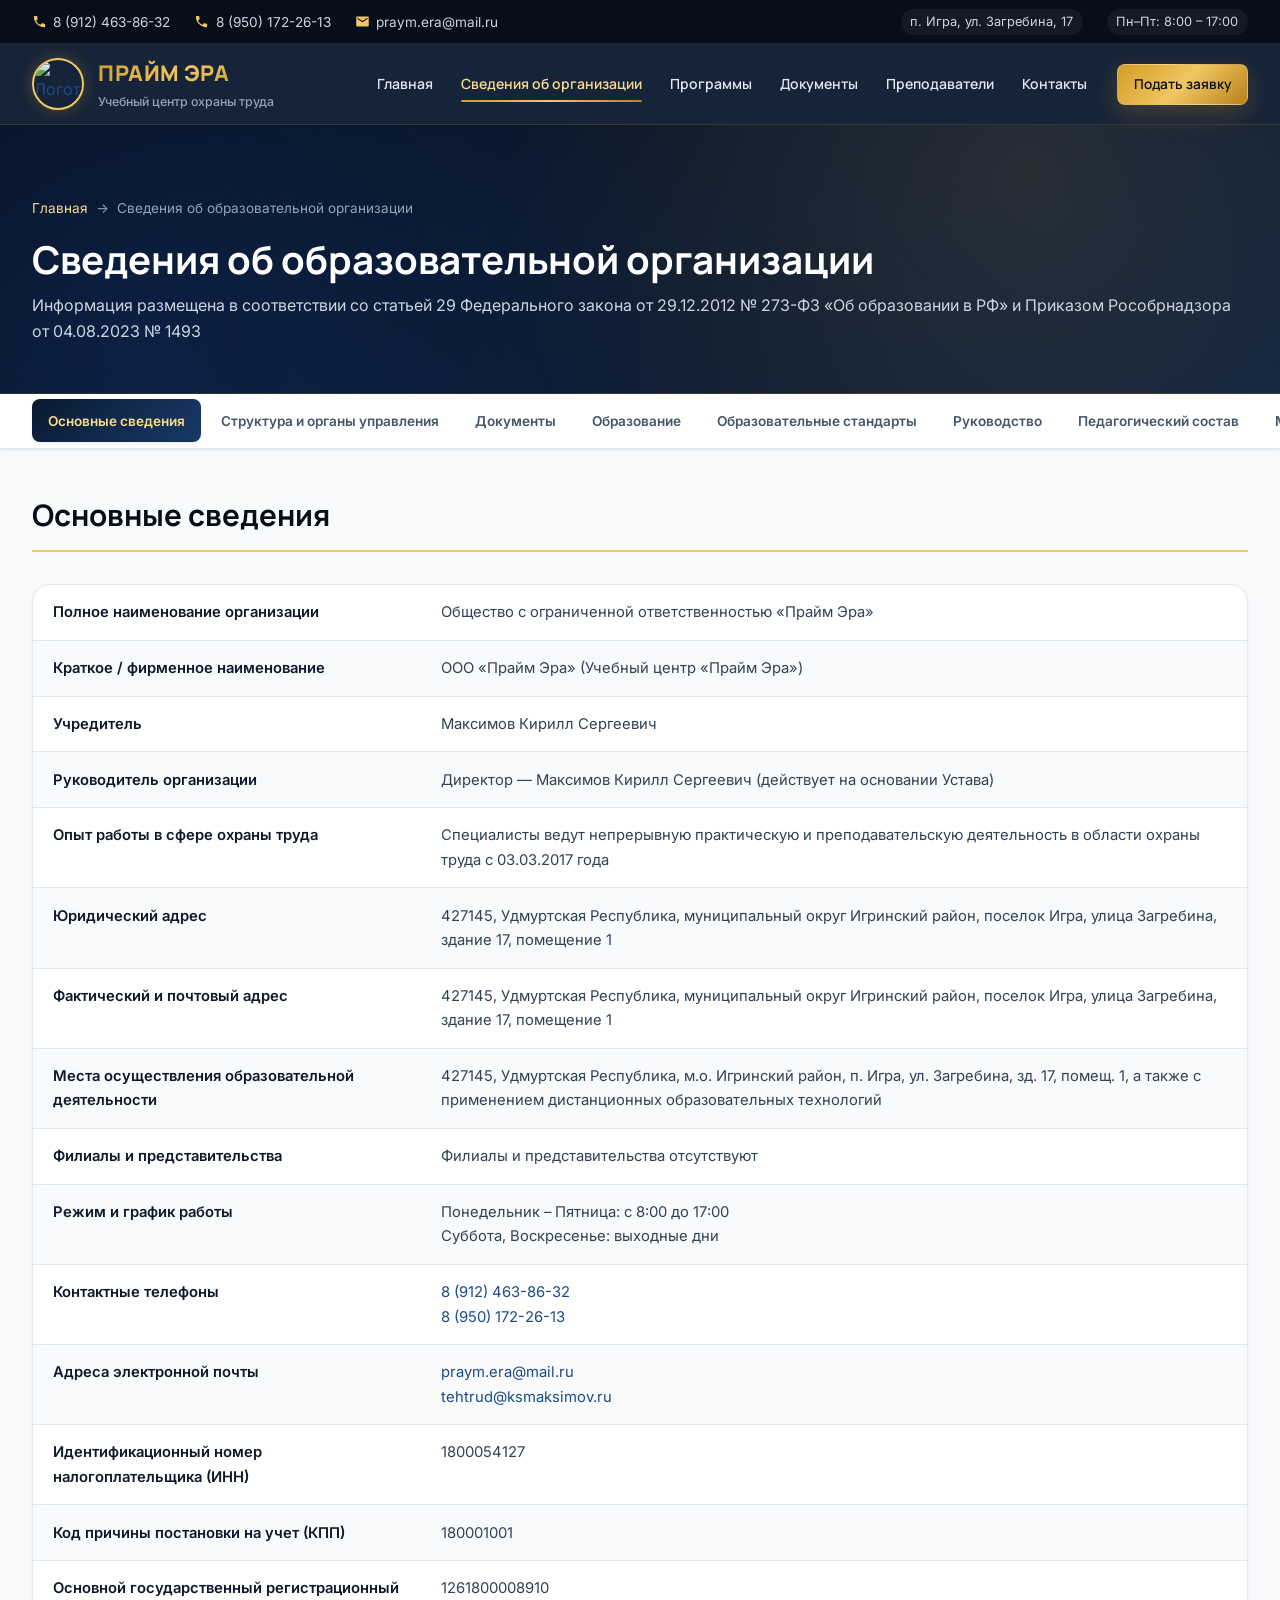
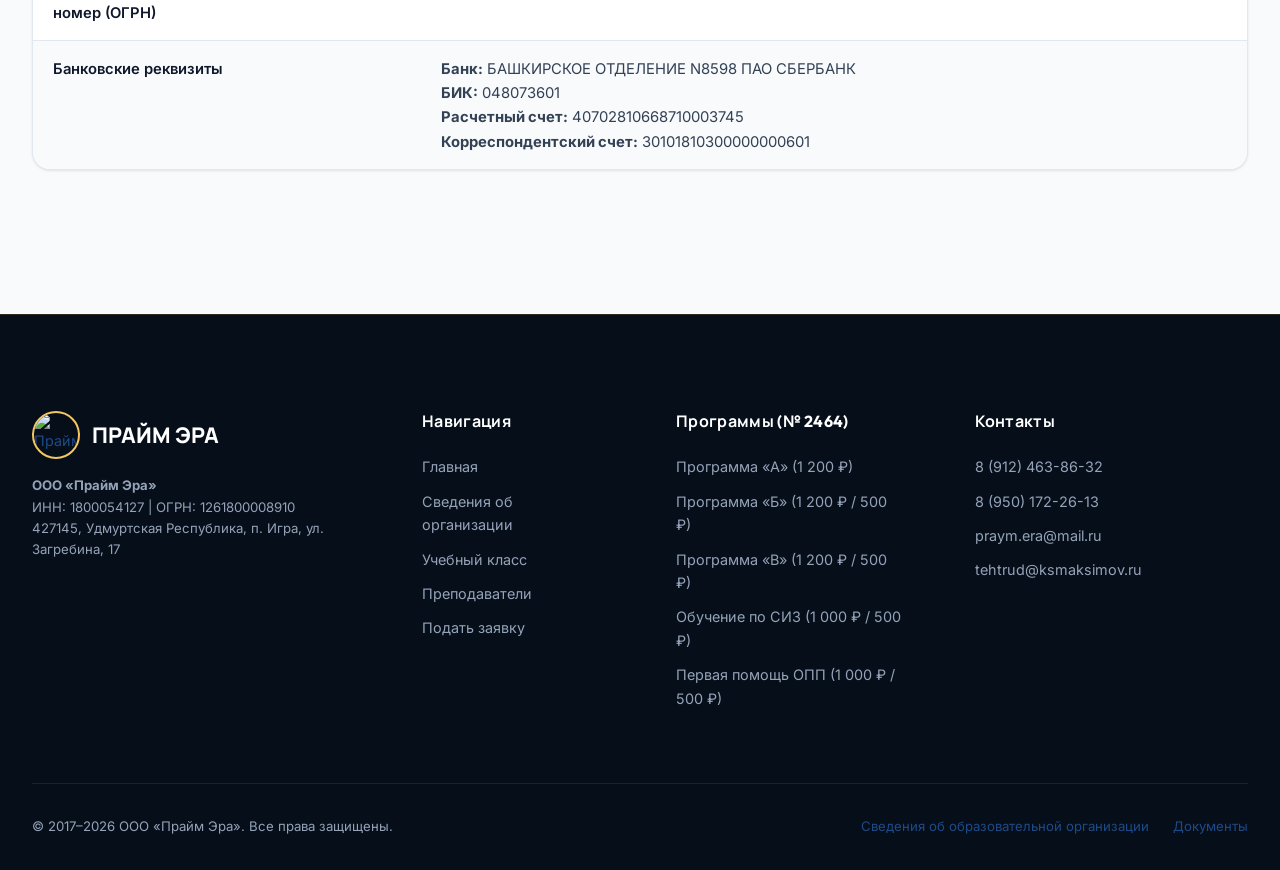
==== svedeniya.html @ cf78a71e "Add files via upload" ====
<!DOCTYPE html>
<html lang="ru">
<head>
  <meta charset="UTF-8">
  <meta name="viewport" content="width=device-width, initial-scale=1.0">
  <title>Сведения об образовательной организации — Учебный центр ООО «Прайм Эра»</title>
  <meta name="description" content="Официальные сведения об образовательной организации ООО «Прайм Эра» в соответствии с требованиями ст. 29 Федерального закона № 273-ФЗ и Приказом Рособрнадзора № 1493.">
  <meta name="keywords" content="сведения об образовательной организации, Прайм Эра, ООО Прайм Эра, охрана труда, Рособрнадзор, Игра">
  
  <!-- Google Fonts -->
  <link rel="preconnect" href="https://fonts.googleapis.com">
  <link rel="preconnect" href="https://fonts.gstatic.com" crossorigin>
  <link href="https://fonts.googleapis.com/css2?family=Inter:wght@400;500;600;700&family=Outfit:wght@600;700;800&family=Manrope:wght@600;700;800&display=swap" rel="stylesheet">
  
  <link rel="stylesheet" href="style.css">
  <link rel="icon" type="image/png" href="images/logo.png">
</head>
<body>

  <a href="#main-content" class="skip-link">Перейти к основному содержимому</a>

  <!-- ===== TOP BAR ===== -->
  <div class="top-bar" id="top-bar">
    <div class="container">
      <div class="top-bar__left">
        <a href="tel:89124638632">
          <svg viewBox="0 0 24 24" fill="currentColor"><path d="M6.62 10.79c1.44 2.83 3.76 5.14 6.59 6.59l2.2-2.2c.27-.27.67-.36 1.02-.24 1.12.37 2.33.57 3.57.57.55 0 1 .45 1 1V20c0 .55-.45 1-1 1-9.39 0-17-7.61-17-17 0-.55.45-1 1-1h3.5c.55 0 1 .45 1 1 0 1.25.2 2.45.57 3.57.11.35.03.74-.25 1.02l-2.2 2.2z"/></svg>
          8 (912) 463-86-32
        </a>
        <a href="tel:89501722613">
          <svg viewBox="0 0 24 24" fill="currentColor"><path d="M6.62 10.79c1.44 2.83 3.76 5.14 6.59 6.59l2.2-2.2c.27-.27.67-.36 1.02-.24 1.12.37 2.33.57 3.57.57.55 0 1 .45 1 1V20c0 .55-.45 1-1 1-9.39 0-17-7.61-17-17 0-.55.45-1 1-1h3.5c.55 0 1 .45 1 1 0 1.25.2 2.45.57 3.57.11.35.03.74-.25 1.02l-2.2 2.2z"/></svg>
          8 (950) 172-26-13
        </a>
        <a href="mailto:praym.era@mail.ru">
          <svg viewBox="0 0 24 24" fill="currentColor"><path d="M20 4H4c-1.1 0-1.99.9-1.99 2L2 18c0 1.1.9 2 2 2h16c1.1 0 2-.9 2-2V6c0-1.1-.9-2-2-2zm0 4l-8 5-8-5V6l8 5 8-5v2z"/></svg>
          praym.era@mail.ru
        </a>
      </div>
      <div class="top-bar__right">
        <span class="top-bar__info-pill">п. Игра, ул. Загребина, 17</span>
        <span class="top-bar__info-pill">Пн–Пт: 8:00 – 17:00</span>
      </div>
    </div>
  </div>

  <!-- ===== HEADER ===== -->
  <header class="header" id="header">
    <div class="container">
      <a href="index.html" class="header__logo" id="logo-link">
        <img src="images/logo.png" alt="Логотип Учебный Центр Прайм Эра" class="header__logo-img">
        <div class="header__logo-titles">
          <span class="header__logo-brand">ПРАЙМ ЭРА</span>
          <span class="header__logo-sub">Учебный центр охраны труда</span>
        </div>
      </a>

      <nav class="nav" id="main-nav">
        <ul class="nav__list">
          <li><a href="index.html" class="nav__link" id="nav-home">Главная</a></li>
          <li><a href="svedeniya.html" class="nav__link nav__link--active" id="nav-svedeniya">Сведения об организации</a></li>
          <li><a href="#education" class="nav__link svedeniya-tab-link" id="nav-programs">Программы</a></li>
          <li><a href="#documents" class="nav__link svedeniya-tab-link" id="nav-docs">Документы</a></li>
          <li><a href="#staff" class="nav__link svedeniya-tab-link" id="nav-staff-link">Преподаватели</a></li>
          <li><a href="index.html#contacts" class="nav__link" id="nav-contacts">Контакты</a></li>
        </ul>
        <a href="index.html#callback" class="btn btn--gold btn--sm nav__cta-btn" id="nav-cta-btn">
          Подать заявку
        </a>
      </nav>

      <button class="menu-toggle" id="menu-toggle" aria-label="Открыть мобильное меню">
        <span></span>
        <span></span>
        <span></span>
      </button>
    </div>
  </header>
  <div class="overlay" id="overlay"></div>

  <!-- ===== PAGE HERO ===== -->
  <section class="page-hero">
    <div class="container">
      <div class="page-hero__breadcrumbs">
        <a href="index.html">Главная</a>
        <span>&rarr;</span>
        <span>Сведения об образовательной организации</span>
      </div>
      <h1 class="page-hero__title">Сведения об образовательной организации</h1>
      <p class="page-hero__subtitle">
        Информация размещена в соответствии со статьей 29 Федерального закона от 29.12.2012 № 273-ФЗ «Об образовании в РФ» и Приказом Рособрнадзора от 04.08.2023 № 1493
      </p>
    </div>
  </section>

  <!-- ===== SUBSECTION TABS NAVIGATION ===== -->
  <nav class="svedeniya-nav" id="svedeniya-nav">
    <div class="container">
      <a href="#basic" class="svedeniya-nav__link svedeniya-nav__link--active" data-tab="basic" id="tab-basic">Основные сведения</a>
      <a href="#structure" class="svedeniya-nav__link" data-tab="structure" id="tab-structure">Структура и органы управления</a>
      <a href="#documents" class="svedeniya-nav__link" data-tab="documents" id="tab-documents">Документы</a>
      <a href="#education" class="svedeniya-nav__link" data-tab="education" id="tab-education">Образование</a>
      <a href="#standards" class="svedeniya-nav__link" data-tab="standards" id="tab-standards">Образовательные стандарты</a>
      <a href="#management" class="svedeniya-nav__link" data-tab="management" id="tab-management">Руководство</a>
      <a href="#staff" class="svedeniya-nav__link" data-tab="staff" id="tab-staff">Педагогический состав</a>
      <a href="#facilities" class="svedeniya-nav__link" data-tab="facilities" id="tab-facilities">Мат.-тех. обеспечение и доступная среда</a>
      <a href="#scholarships" class="svedeniya-nav__link" data-tab="scholarships" id="tab-scholarships">Стипендии и поддержка</a>
      <a href="#paid" class="svedeniya-nav__link" data-tab="paid" id="tab-paid">Платные услуги</a>
      <a href="#finance" class="svedeniya-nav__link" data-tab="finance" id="tab-finance">Финансовая деятельность</a>
      <a href="#vacancies" class="svedeniya-nav__link" data-tab="vacancies" id="tab-vacancies">Вакантные места</a>
      <a href="#international" class="svedeniya-nav__link" data-tab="international" id="tab-international">Международное сотрудничество</a>
    </div>
  </nav>

  <!-- ===== SVEDENIYA CONTENT ===== -->
  <main class="svedeniya-content" id="main-content">
    <div class="container">

      <!-- ============================== -->
      <!-- 1. ОСНОВНЫЕ СВЕДЕНИЯ           -->
      <!-- ============================== -->
      <div class="subsection subsection--active" id="basic" data-section="basic">
        <h2 class="subsection__title">Основные сведения</h2>

        <div class="info-table-wrap">
          <table class="info-table">
            <tbody>
              <tr>
                <td>Полное наименование организации</td>
                <td>Общество с ограниченной ответственностью «Прайм Эра»</td>
              </tr>
              <tr>
                <td>Краткое / фирменное наименование</td>
                <td>ООО «Прайм Эра» (Учебный центр «Прайм Эра»)</td>
              </tr>
              <tr>
                <td>Учредитель</td>
                <td>Максимов Кирилл Сергеевич</td>
              </tr>
              <tr>
                <td>Руководитель организации</td>
                <td>Директор — Максимов Кирилл Сергеевич (действует на основании Устава)</td>
              </tr>
              <tr>
                <td>Опыт работы в сфере охраны труда</td>
                <td>Специалисты ведут непрерывную практическую и преподавательскую деятельность в области охраны труда с 03.03.2017 года</td>
              </tr>
              <tr>
                <td>Юридический адрес</td>
                <td>427145, Удмуртская Республика, муниципальный округ Игринский район, поселок Игра, улица Загребина, здание 17, помещение 1</td>
              </tr>
              <tr>
                <td>Фактический и почтовый адрес</td>
                <td>427145, Удмуртская Республика, муниципальный округ Игринский район, поселок Игра, улица Загребина, здание 17, помещение 1</td>
              </tr>
              <tr>
                <td>Места осуществления образовательной деятельности</td>
                <td>427145, Удмуртская Республика, м.о. Игринский район, п. Игра, ул. Загребина, зд. 17, помещ. 1, а также с применением дистанционных образовательных технологий</td>
              </tr>
              <tr>
                <td>Филиалы и представительства</td>
                <td>Филиалы и представительства отсутствуют</td>
              </tr>
              <tr>
                <td>Режим и график работы</td>
                <td>Понедельник – Пятница: с 8:00 до 17:00<br>Суббота, Воскресенье: выходные дни</td>
              </tr>
              <tr>
                <td>Контактные телефоны</td>
                <td>
                  <a href="tel:89124638632">8 (912) 463-86-32</a><br>
                  <a href="tel:89501722613">8 (950) 172-26-13</a>
                </td>
              </tr>
              <tr>
                <td>Адреса электронной почты</td>
                <td>
                  <a href="mailto:praym.era@mail.ru">praym.era@mail.ru</a><br>
                  <a href="mailto:tehtrud@ksmaksimov.ru">tehtrud@ksmaksimov.ru</a>
                </td>
              </tr>
              <tr>
                <td>Идентификационный номер налогоплательщика (ИНН)</td>
                <td>1800054127</td>
              </tr>
              <tr>
                <td>Код причины постановки на учет (КПП)</td>
                <td>180001001</td>
              </tr>
              <tr>
                <td>Основной государственный регистрационный номер (ОГРН)</td>
                <td>1261800008910</td>
              </tr>
              <tr>
                <td>Банковские реквизиты</td>
                <td>
                  <strong>Банк:</strong> БАШКИРСКОЕ ОТДЕЛЕНИЕ N8598 ПАО СБЕРБАНК<br>
                  <strong>БИК:</strong> 048073601<br>
                  <strong>Расчетный счет:</strong> 40702810668710003745<br>
                  <strong>Корреспондентский счет:</strong> 30101810300000000601
                </td>
              </tr>
            </tbody>
          </table>
        </div>
      </div>

      <!-- ============================== -->
      <!-- 2. СТРУКТУРА И ОРГАНЫ УПРАВЛ.   -->
      <!-- ============================== -->
      <div class="subsection" id="structure" data-section="structure">
        <h2 class="subsection__title">Структура и органы управления образовательной организацией</h2>

        <div class="info-card">
          <div class="info-card__header">
            <div class="info-card__icon">
              <svg viewBox="0 0 24 24" fill="currentColor"><path d="M22 11V3h-7v3H9V3H2v8h7V8h2v10h4v3h7v-8h-7v3h-2V8h2v3h7zM7 9H4V5h3v4zm10 6h3v4h-3v-4zm0-10h3v4h-3V5z"/></svg>
            </div>
            <h3 class="info-card__title">Органы управления ООО «Прайм Эра»</h3>
          </div>
          <div class="info-card__content">
            <p>Управление образовательной организацией строится на принципах единоначалия и коллегиальности в соответствии с Законодательством РФ и Уставом общества.</p>
            <p><strong>Единоличный исполнительный орган:</strong> Директор — Максимов Кирилл Сергеевич.</p>
            <p><strong>Коллегиальный орган управления:</strong> Общее собрание работников, Педагогический совет.</p>
          </div>
        </div>

        <div class="info-table-wrap">
          <table class="info-table">
            <thead>
              <tr>
                <th>Структурное подразделение</th>
                <th>Руководитель</th>
                <th>Место нахождения</th>
                <th>Контакты</th>
              </tr>
            </thead>
            <tbody>
              <tr>
                <td>Дирекция Учебного центра</td>
                <td>Максимов Кирилл Сергеевич, Директор</td>
                <td>п. Игра, ул. Загребина, зд. 17, помещ. 1</td>
                <td>8 (912) 463-86-32<br>tehtrud@ksmaksimov.ru</td>
              </tr>
              <tr>
                <td>Учебно-методический отдел</td>
                <td>Мартынова Алёна Ивановна, Методист</td>
                <td>п. Игра, ул. Загребина, зд. 17, помещ. 1</td>
                <td>8 (950) 172-26-13<br>praym.era@mail.ru</td>
              </tr>
              <tr>
                <td>Преподавательский состав</td>
                <td>Жуйков Алексей Африканович, преподаватель</td>
                <td>п. Игра, ул. Загребина, зд. 17, помещ. 1</td>
                <td>praym.era@mail.ru</td>
              </tr>
            </tbody>
          </table>
        </div>
      </div>

      <!-- ============================== -->
      <!-- 3. ДОКУМЕНТЫ                    -->
      <!-- ============================== -->
      <div class="subsection" id="documents" data-section="documents">
        <h2 class="subsection__title">Документы</h2>

        <div class="doc-list">
          <a href="#" class="doc-link" onclick="openProgramModal('46b');return false;">
            <svg viewBox="0 0 24 24" fill="currentColor"><path d="M14 2H6c-1.1 0-1.99.9-1.99 2L4 20c0 1.1.89 2 1.99 2H18c1.1 0 2-.9 2-2V8l-6-6zm2 16H8v-2h8v2zm0-4H8v-2h8v2zm-3-5V3.5L18.5 9H13z"/></svg>
            <span class="doc-link__name">Устав ООО «Прайм Эра»</span>
            <span class="doc-link__size">PDF, 1.4 МБ</span>
          </a>
          
          <a href="#" class="doc-link" onclick="openProgramModal('46b');return false;">
            <svg viewBox="0 0 24 24" fill="currentColor"><path d="M14 2H6c-1.1 0-1.99.9-1.99 2L4 20c0 1.1.89 2 1.99 2H18c1.1 0 2-.9 2-2V8l-6-6zm2 16H8v-2h8v2zm0-4H8v-2h8v2zm-3-5V3.5L18.5 9H13z"/></svg>
            <span class="doc-link__name">Положение об оказании платных образовательных услуг</span>
            <span class="doc-link__size">PDF, 420 КБ</span>
          </a>

          <a href="#" class="doc-link" onclick="openProgramModal('46b');return false;">
            <svg viewBox="0 0 24 24" fill="currentColor"><path d="M14 2H6c-1.1 0-1.99.9-1.99 2L4 20c0 1.1.89 2 1.99 2H18c1.1 0 2-.9 2-2V8l-6-6zm2 16H8v-2h8v2zm0-4H8v-2h8v2zm-3-5V3.5L18.5 9H13z"/></svg>
            <span class="doc-link__name">Правила приема, отчисления и восстановления обучающихся</span>
            <span class="doc-link__size">PDF, 380 КБ</span>
          </a>

          <a href="#" class="doc-link" onclick="openProgramModal('46b');return false;">
            <svg viewBox="0 0 24 24" fill="currentColor"><path d="M14 2H6c-1.1 0-1.99.9-1.99 2L4 20c0 1.1.89 2 1.99 2H18c1.1 0 2-.9 2-2V8l-6-6zm2 16H8v-2h8v2zm0-4H8v-2h8v2zm-3-5V3.5L18.5 9H13z"/></svg>
            <span class="doc-link__name">Порядок обучения по охране труда и проверки знаний (по Постановлению № 2464)</span>
            <span class="doc-link__size">PDF, 590 КБ</span>
          </a>

          <a href="#" class="doc-link" onclick="openProgramModal('46b');return false;">
            <svg viewBox="0 0 24 24" fill="currentColor"><path d="M14 2H6c-1.1 0-1.99.9-1.99 2L4 20c0 1.1.89 2 1.99 2H18c1.1 0 2-.9 2-2V8l-6-6zm2 16H8v-2h8v2zm0-4H8v-2h8v2zm-3-5V3.5L18.5 9H13z"/></svg>
            <span class="doc-link__name">Правила внутреннего распорядка слушателей</span>
            <span class="doc-link__size">PDF, 290 КБ</span>
          </a>

          <a href="#" class="doc-link" onclick="openProgramModal('46b');return false;">
            <svg viewBox="0 0 24 24" fill="currentColor"><path d="M14 2H6c-1.1 0-1.99.9-1.99 2L4 20c0 1.1.89 2 1.99 2H18c1.1 0 2-.9 2-2V8l-6-6zm2 16H8v-2h8v2zm0-4H8v-2h8v2zm-3-5V3.5L18.5 9H13z"/></svg>
            <span class="doc-link__name">Образец договора об оказании платных образовательных услуг</span>
            <span class="doc-link__size">PDF, 340 КБ</span>
          </a>
        </div>
      </div>

      <!-- ============================== -->
      <!-- 4. ОБРАЗОВАНИЕ                 -->
      <!-- ============================== -->
      <div class="subsection" id="education" data-section="education">
        <h2 class="subsection__title">Образование</h2>

        <div class="info-card">
          <div class="info-card__header">
            <div class="info-card__icon">
              <svg viewBox="0 0 24 24" fill="currentColor"><path d="M5 13.18v4L12 21l7-3.82v-4L12 17l-7-3.82zM12 3L1 9l11 6 9-4.91V17h2V9L12 3z"/></svg>
            </div>
            <h3 class="info-card__title">Сведения о реализации образовательных программ</h3>
          </div>
          <div class="info-card__content">
            <p><strong>Вид образования:</strong> Дополнительное профессиональное образование (повышение квалификации, обучение требованиям охраны труда).</p>
            <p><strong>Формы обучения:</strong> Очная, очно-заочная (с применением дистанционных образовательных технологий).</p>
            <p><strong>Язык образования:</strong> Русский язык.</p>
            <p><strong>Регистрация результатов:</strong> Сведения об обучении передаются в Реестр обученных лиц Минтруда России (ЕИСОТ).</p>
          </div>
        </div>

        <h3 style="font-size:1.25rem;margin:var(--space-xl) 0 var(--space-md);color:var(--slate-900)">Утвержденные программы обучения</h3>

        <div class="info-table-wrap">
          <table class="info-table">
            <thead>
              <tr>
                <th>№</th>
                <th>Наименование образовательной программы</th>
                <th>Объем (часы)</th>
                <th>Форма обучения</th>
                <th>Итоговый документ</th>
                <th>Учебный план</th>
              </tr>
            </thead>
            <tbody>
              <tr>
                <td>1</td>
                <td>Программа «А» — Общие вопросы охраны труда и функционирования СУОТ (пп. «а» п. 46 Правил № 2464)</td>
                <td>16 ч.</td>
                <td>Очная / дистанционная</td>
                <td>Протокол проверки знаний (ЕИСОТ)</td>
                <td><button class="btn btn--gold btn--sm" onclick="openProgramModal('46b')">Смотреть план</button></td>
              </tr>
              <tr>
                <td>2</td>
                <td>Программа «Б» — Безопасные методы и приемы выполнения работ при воздействии вредных и (или) опасных производственных факторов (пп. «б» п. 46 Правил № 2464)</td>
                <td>16 ч.</td>
                <td>Очная / дистанционная</td>
                <td>Протокол проверки знаний (ЕИСОТ)</td>
                <td><button class="btn btn--gold btn--sm" onclick="openProgramModal('46b')">Смотреть план</button></td>
              </tr>
              <tr>
                <td>3</td>
                <td>Программа «В» — Безопасные методы и приемы выполнения работ повышенной опасности (пп. «в» п. 46 Правил № 2464)</td>
                <td>16 ч.</td>
                <td>Очная / практическая</td>
                <td>Протокол проверки знаний (ЕИСОТ)</td>
                <td><button class="btn btn--gold btn--sm" onclick="openProgramModal('46v')">Смотреть план</button></td>
              </tr>
              <tr>
                <td>4</td>
                <td>Программа «СИЗ» — Обучение по использованию (применению) средств индивидуальной защиты (п. 38–42 Правил № 2464)</td>
                <td>16 ч.</td>
                <td>Очная / очно-заочная</td>
                <td>Протокол проверки знаний (ЕИСОТ)</td>
                <td><button class="btn btn--gold btn--sm" onclick="openProgramModal('siz')">Смотреть план</button></td>
              </tr>
              <tr>
                <td>5</td>
                <td>Программа «ОПП» — Оказание первой помощи пострадавшим на производстве с отработкой на тренажере (п. 34–37 Правил № 2464)</td>
                <td>16 ч.</td>
                <td>Очная с практикой на тренажере</td>
                <td>Протокол проверки знаний (ЕИСОТ)</td>
                <td><button class="btn btn--gold btn--sm" onclick="openProgramModal('firstaid')">Смотреть план</button></td>
              </tr>
            </tbody>
          </table>
        </div>
      </div>

      <!-- ============================== -->
      <!-- 5. ОБРАЗОВАТЕЛЬНЫЕ СТАНДАРТЫ    -->
      <!-- ============================== -->
      <div class="subsection" id="standards" data-section="standards">
        <h2 class="subsection__title">Образовательные стандарты и требования</h2>

        <div class="info-card">
          <div class="info-card__content">
            <p>Образовательные программы Учебного центра ООО «Прайм Эра» разработаны в строгом соответствии с действующей нормативно-правовой базой Российской Федерации:</p>
            <p>• Трудовой кодекс РФ (статьи 214, 219 ТК РФ);</p>
            <p>• Федеральный закон от 29.12.2012 № 273-ФЗ «Об образовании в Российской Федерации»;</p>
            <p>• <strong>Постановление Правительства РФ от 24.12.2021 № 2464</strong> «О порядке обучения по охране труда и проверки знания требований охраны труда»;</p>
            <p>• Приказ Минтруда России от 29.10.2021 № 772н «Об утверждении основных требований к порядку разработки и содержанию правил и инструкций по охране труда»;</p>
            <p>• Федеральный закон от 24.07.1998 № 125-ФЗ «Об обязательном социальном страховании от несчастных случаев на производстве и профессиональных заболеваний».</p>
            <p style="margin-top:var(--space-md);color:var(--slate-500);font-size:0.875rem">
              * Федеральные государственные образовательные стандарты (ФГОС) к дополнительным профессиональным программам обучения требованиям охраны труда не применяются.
            </p>
          </div>
        </div>
      </div>

      <!-- ============================== -->
      <!-- 6. РУКОВОДСТВО                  -->
      <!-- ============================== -->
      <div class="subsection" id="management" data-section="management">
        <h2 class="subsection__title">Руководство образовательной организацией</h2>

        <div class="info-table-wrap">
          <table class="info-table">
            <thead>
              <tr>
                <th>ФИО</th>
                <th>Должность</th>
                <th>Телефон</th>
                <th>Email</th>
              </tr>
            </thead>
            <tbody>
              <tr>
                <td>Максимов Кирилл Сергеевич</td>
                <td>Директор ООО «Прайм Эра»</td>
                <td><a href="tel:89124638632">8 (912) 463-86-32</a></td>
                <td><a href="mailto:tehtrud@ksmaksimov.ru">tehtrud@ksmaksimov.ru</a></td>
              </tr>
              <tr>
                <td>Мартынова Алёна Ивановна</td>
                <td>Методист Учебного центра</td>
                <td><a href="tel:89501722613">8 (950) 172-26-13</a></td>
                <td><a href="mailto:praym.era@mail.ru">praym.era@mail.ru</a></td>
              </tr>
            </tbody>
          </table>
        </div>
      </div>

      <!-- ============================== -->
      <!-- 7. ПЕДАГОГИЧЕСКИЙ СОСТАВ        -->
      <!-- ============================== -->
      <div class="subsection" id="staff" data-section="staff">
        <h2 class="subsection__title">Педагогический (преподавательский) состав</h2>

        <div class="staff-grid">
          
          <div class="staff-card">
            <div class="staff-card__avatar">МК</div>
            <div class="staff-card__name">Максимов Кирилл Сергеевич</div>
            <div class="staff-card__position">Директор / Преподаватель ДПО / Инструктор первой помощи</div>
            <dl class="staff-card__details">
              <dt>Уровень высшего образования:</dt>
              <dd>Высшее профессиональное (ФГБОУ ВО «Ижевский государственный технический университет имени М.Т. Калашникова»)</dd>
              <dt>Квалификация и направление:</dt>
              <dd>Бакалавр (диплом 101806 0001919) и Магистр (диплом 101831 0003111) по направлению «Техносферная безопасность»</dd>
              <dt>Профессиональная переподготовка:</dt>
              <dd>Диплом № 183100398607 (ООО «Центральная Академия», 2023 г.) «Преподаватель профессионального обучения, профессионального образования и дополнительного профессионального образования»</dd>
              <dt>Повышение квалификации:</dt>
              <dd>Удостоверение № 183102458255 (ООО «Центральная Академия», 2022 г.) «Инструктор по обучению оказания первой помощи» (72 ч.)</dd>
              <dt>Практический стаж в охране труда:</dt>
              <dd>Непрерывный подтвержденный стаж с 03.03.2017 года</dd>
              <dt>Преподаваемые дисциплины:</dt>
              <dd>Охрана труда (программы 46А, 46Б, 46В), оценка профрисков, аудит СУОТ, обучение первой помощи (ОПП)</dd>
            </dl>
            <div style="display:grid;grid-template-columns:1fr 1fr;gap:0.4rem;margin-top:var(--space-md)">
              <button class="btn btn--outline btn--sm" style="color:var(--primary-900);border-color:var(--slate-300)" onclick="openImageModal('images/instructor-firstaid-maksimov.jpg', 'Удостоверение инструктора первой помощи — Максимов К.С.')">Инструктор ОПП</button>
              <button class="btn btn--outline btn--sm" style="color:var(--primary-900);border-color:var(--slate-300)" onclick="openImageModal('images/diploma-pedagogy-maksimov.jpg', 'Диплом преподавателя ДПО — Максимов К.С.')">Диплом ДПО</button>
              <button class="btn btn--outline btn--sm" style="color:var(--primary-900);border-color:var(--slate-300)" onclick="openImageModal('images/diploma-master-maksimov.jpg', 'Диплом магистра — Максимов К.С.')">Диплом магистра</button>
              <button class="btn btn--outline btn--sm" style="color:var(--primary-900);border-color:var(--slate-300)" onclick="openImageModal('images/diploma-bachelor-maksimov.jpg', 'Диплом бакалавра — Максимов К.С.')">Диплом бакалавра</button>
            </div>
          </div>

          <div class="staff-card">
            <div class="staff-card__avatar">ЖА</div>
            <div class="staff-card__name">Жуйков Алексей Африканович</div>
            <div class="staff-card__position">Специалист по охране труда / Преподаватель</div>
            <dl class="staff-card__details">
              <dt>Уровень образования:</dt>
              <dd>Высшее инженерное (инженер-электрик)</dd>
              <dt>Профессиональная переподготовка:</dt>
              <dd>ЧОУ ДПО «Институт управления» (диплом ИУ 0034/17) по программе «Управление охраной труда. Техносферная безопасность»</dd>
              <dt>Специализация в охране труда:</dt>
              <dd>Безопасные методы выполнения работ, средства индивидуальной защиты (СИЗ), электробезопасность, охрана труда на производстве</dd>
              <dt>Преподаваемые дисциплины:</dt>
              <dd>Охрана труда на производстве, электробезопасность, средства индивидуальной защиты (СИЗ)</dd>
            </dl>
            <div style="display:flex;gap:0.4rem;margin-top:var(--space-md)">
              <button class="btn btn--outline btn--sm" style="color:var(--primary-900);border-color:var(--slate-300)" onclick="openImageModal('images/diploma-zhuykov.jpg', 'Диплом о профессиональной переподготовке — Жуйков А.А.')">Диплом по ОТ</button>
              <button class="btn btn--outline btn--sm" style="color:var(--primary-900);border-color:var(--slate-300)" onclick="openImageModal('images/work-experience-zhuykov-1.jpg', 'Трудовая книжка — Жуйков А.А.')">Трудовая книжка</button>
            </div>
          </div>

        </div>
      </div>

      <!-- ============================== -->
      <!-- 8. МАТ.-ТЕХ. ОБЕСПЕЧЕНИЕ      -->
      <!-- ============================== -->
      <div class="subsection" id="facilities" data-section="facilities">
        <h2 class="subsection__title">Материально-техническое обеспечение и оснащенность образовательного процесса. Доступная среда</h2>

        <div class="info-table-wrap">
          <table class="info-table">
            <thead>
              <tr>
                <th>Наименование объекта / ресурса</th>
                <th>Описание и оснащенность</th>
              </tr>
            </thead>
            <tbody>
              <tr>
                <td>Учебный кабинет</td>
                <td>Оборудованный учебный класс по адресу: 427145, УР, п. Игра, ул. Загребина, зд. 17, помещ. 1. Светлые просторные помещения с эргономичной мебелью и системой кондиционирования воздуха.</td>
              </tr>
              <tr>
                <td>Компьютерное оборудование</td>
                <td>Персональные рабочие станции с мониторами, подключенные к локальной сети и высокоскоростному доступу в Интернет, принтер, МФУ.</td>
              </tr>
              <tr>
                <td>Учебно-тренажерная база</td>
                <td>Специализированный ростовой манекен-тренажер для практической отработки сердечно-легочной реанимации (СЛР) и приемов первой помощи пострадавшим на производстве.</td>
              </tr>
              <tr>
                <td>Образцы средств индивидуальной защиты</td>
                <td>Комплекты сертифицированных СИЗ (каски, страховочные привязи, средства защиты органов дыхания и слуха, диэлектрические средства) для демонстрации и практических занятий.</td>
              </tr>
              <tr>
                <td>Электронная образовательная среда</td>
                <td>Платформа дистанционного обучения с круглосуточным доступом слушателей к лекционным материалам, нормативно-правовой базе и контрольным тестам.</td>
              </tr>
              <tr>
                <td>Охрана здоровья и безопасность</td>
                <td>Наличие аптечки первой помощи, первичных средств пожаротушения, системы автоматической пожарной сигнализации и видеонаблюдения.</td>
              </tr>
              <tr>
                <td><strong>Доступная среда для инвалидов и лиц с ОВЗ</strong></td>
                <td>Входная группа здания оборудована стационарным пандусом с поручнями для беспрепятственного доступа маломобильных граждан. Обеспечена возможность дистанционного обучения.</td>
              </tr>
            </tbody>
          </table>
        </div>
      </div>

      <!-- ============================== -->
      <!-- 9. СТИПЕНДИИ И МЕРЫ ПОДДЕРЖКИ  -->
      <!-- ============================== -->
      <div class="subsection" id="scholarships" data-section="scholarships">
        <h2 class="subsection__title">Стипендии и меры поддержки обучающихся</h2>

        <div class="info-card">
          <div class="info-card__content">
            <p><strong>Стипендии:</strong> Выплата стипендий обучающимся Учебного центра не предусмотрена.</p>
            <p><strong>Общежитие и интернат:</strong> Общежитие и интернат для обучающихся отсутствуют.</p>
            <p><strong>Трудоустройство:</strong> Слушатели программ являются работниками направляющих предприятий и организаций.</p>
            <p><strong>Меры поддержки:</strong> Предоставление гибких графиков обучения, индивидуальных образовательных траекторий и специального тарифа 500 ₽ для рабочих профессий.</p>
          </div>
        </div>
      </div>

      <!-- ============================== -->
      <!-- 10. ПЛАТНЫЕ ОБРАЗОВАТЕЛЬНЫЕ УСЛУГИ -->
      <!-- ============================== -->
      <div class="subsection" id="paid" data-section="paid">
        <h2 class="subsection__title">Платные образовательные услуги (Прейскурант)</h2>

        <div class="info-card" style="margin-bottom:var(--space-lg)">
          <div class="info-card__content">
            <p>Образовательные услуги оказываются на платной основе по договорам с юридическими и физическими лицами в соответствии с законодательством РФ.</p>
          </div>
        </div>

        <h3 style="font-size:1.15rem;margin:var(--space-md) 0;color:var(--slate-900)">Тарифы для специалистов и руководителей:</h3>
        <div class="info-table-wrap" style="margin-bottom:var(--space-xl)">
          <table class="info-table">
            <thead>
              <tr>
                <th>№</th>
                <th>Наименование программы обучения</th>
                <th>Объем часов</th>
                <th>Стоимость за 1 слушателя (руб.)</th>
              </tr>
            </thead>
            <tbody>
              <tr>
                <td>1</td>
                <td>Программа «А» (Общие вопросы охраны труда и функционирования СУОТ)</td>
                <td>16 ч.</td>
                <td><strong>1 200 ₽</strong></td>
              </tr>
              <tr>
                <td>2</td>
                <td>Программа «Б» (Вредные и (или) опасные производственные факторы, СУОТ, риски)</td>
                <td>16 ч.</td>
                <td><strong>1 200 ₽</strong></td>
              </tr>
              <tr>
                <td>3</td>
                <td>Программа «В» (Безопасные методы и приемы выполнения работ повышенной опасности)</td>
                <td>16 ч.</td>
                <td><strong>1 200 ₽</strong></td>
              </tr>
              <tr>
                <td>4</td>
                <td>Программа обучения по использованию (применению) средств индивидуальной защиты (СИЗ)</td>
                <td>16 ч.</td>
                <td><strong>1 000 ₽</strong></td>
              </tr>
              <tr>
                <td>5</td>
                <td>Программа обучения по оказанию первой помощи пострадавшим (ОПП)</td>
                <td>16 ч.</td>
                <td><strong>1 000 ₽</strong></td>
              </tr>
            </tbody>
          </table>
        </div>

        <h3 style="font-size:1.15rem;margin:var(--space-md) 0;color:var(--slate-900)">Специальный тариф для рабочих профессий:</h3>
        <div class="info-table-wrap">
          <table class="info-table">
            <thead>
              <tr>
                <th>№</th>
                <th>Наименование программы обучения (для рабочих)</th>
                <th>Объем часов</th>
                <th>Стоимость за 1 слушателя (руб.)</th>
              </tr>
            </thead>
            <tbody>
              <tr>
                <td>1</td>
                <td>Обучение по программе «Б» (46б) для рабочих профессий</td>
                <td>16 ч.</td>
                <td><strong style="color:var(--gold-600)">500 ₽</strong></td>
              </tr>
              <tr>
                <td>2</td>
                <td>Обучение по программе «В» (46в — повышенная опасность) для рабочих профессий</td>
                <td>16 ч.</td>
                <td><strong style="color:var(--gold-600)">500 ₽</strong></td>
              </tr>
              <tr>
                <td>3</td>
                <td>Обучение по использованию (применению) СИЗ для рабочих профессий</td>
                <td>16 ч.</td>
                <td><strong style="color:var(--gold-600)">500 ₽</strong></td>
              </tr>
              <tr>
                <td>4</td>
                <td>Оказание первой помощи пострадавшим (ОПП) для рабочих профессий</td>
                <td>16 ч.</td>
                <td><strong style="color:var(--gold-600)">500 ₽</strong></td>
              </tr>
            </tbody>
          </table>
        </div>
      </div>

      <!-- ============================== -->
      <!-- 11. ФИНАНСОВО-ХОЗЯЙСТВЕННАЯ ДЕЯТ. -->
      <!-- ============================== -->
      <div class="subsection" id="finance" data-section="finance">
        <h2 class="subsection__title">Финансово-хозяйственная деятельность</h2>

        <div class="info-card">
          <div class="info-card__content">
            <p>Финансовое обеспечение образовательной деятельности осуществляется исключительно за счет средств физических и юридических лиц по договорам об оказании платных образовательных услуг.</p>
            <p>Финансирование за счет бюджетных ассигнований федерального бюджета, бюджетов субъектов РФ и местных бюджетов не осуществляется.</p>
          </div>
        </div>
      </div>

      <!-- ============================== -->
      <!-- 12. ВАКАНТНЫЕ МЕСТА ДЛЯ ПРИЕМА  -->
      <!-- ============================== -->
      <div class="subsection" id="vacancies" data-section="vacancies">
        <h2 class="subsection__title">Вакантные места для приёма (перевода) обучающихся</h2>

        <div class="info-card">
          <div class="info-card__content">
            <p>Прием на обучение по всем реализуемым программам дополнительного профессионального образования осуществляется круглогодично по мере комплектования учебных групп и поступления заявок от организаций.</p>
            <p>Количество мест по договорам об оказании платных образовательных услуг за счет средств физических и юридических лиц — не ограничено.</p>
            <p>Количество вакантных мест за счет бюджетных ассигнований — 0 (бюджетные места не предусмотрены).</p>
          </div>
        </div>
      </div>

      <!-- ============================== -->
      <!-- 13. МЕЖДУНАРОДНОЕ СОТРУДНИЧЕСТВО -->
      <!-- ============================== -->
      <div class="subsection" id="international" data-section="international">
        <h2 class="subsection__title">Международное сотрудничество</h2>

        <div class="info-card">
          <div class="info-card__content">
            <p>ООО «Прайм Эра» не осуществляет международное сотрудничество в сфере образования.</p>
            <p>Договоры с иностранными или международными организациями по вопросам образования и науки отсутствуют и не планируются к заключению.</p>
          </div>
        </div>
      </div>

    </div>
  </main>

  <!-- ===== FOOTER ===== -->
  <footer class="footer" id="footer">
    <div class="container">
      <div class="footer__grid">
        
        <!-- Col 1: Brand -->
        <div>
          <a href="index.html" class="footer__brand-logo">
            <img src="images/logo.png" alt="Прайм Эра" class="footer__brand-img">
            <span class="footer__brand-title">ПРАЙМ ЭРА</span>
          </a>
          <div class="footer__org-details">
            <strong>ООО «Прайм Эра»</strong><br>
            ИНН: 1800054127 | ОГРН: 1261800008910<br>
            427145, Удмуртская Республика, п. Игра, ул. Загребина, 17
          </div>
        </div>

        <!-- Col 2: Navigation -->
        <div>
          <h4 class="footer__heading">Навигация</h4>
          <div class="footer__links">
            <a href="index.html">Главная</a>
            <a href="svedeniya.html">Сведения об организации</a>
            <a href="index.html#facilities">Учебный класс</a>
            <a href="index.html#team">Преподаватели</a>
            <a href="index.html#callback">Подать заявку</a>
          </div>
        </div>

        <!-- Col 3: Programs -->
        <div>
          <h4 class="footer__heading">Программы (№ 2464)</h4>
          <div class="footer__links">
            <a href="svedeniya.html#education">Программа «А» (1 200 ₽)</a>
            <a href="svedeniya.html#education">Программа «Б» (1 200 ₽ / 500 ₽)</a>
            <a href="svedeniya.html#education">Программа «В» (1 200 ₽ / 500 ₽)</a>
            <a href="svedeniya.html#education">Обучение по СИЗ (1 000 ₽ / 500 ₽)</a>
            <a href="svedeniya.html#education">Первая помощь ОПП (1 000 ₽ / 500 ₽)</a>
          </div>
        </div>

        <!-- Col 4: Contacts -->
        <div>
          <h4 class="footer__heading">Контакты</h4>
          <div class="footer__links">
            <a href="tel:89124638632">8 (912) 463-86-32</a>
            <a href="tel:89501722613">8 (950) 172-26-13</a>
            <a href="mailto:praym.era@mail.ru">praym.era@mail.ru</a>
            <a href="mailto:tehtrud@ksmaksimov.ru">tehtrud@ksmaksimov.ru</a>
          </div>
        </div>

      </div>

      <div class="footer__bottom">
        <div>
          &copy; 2017–2026 ООО «Прайм Эра». Все права защищены.
        </div>
        <div class="footer__legal">
          <a href="svedeniya.html">Сведения об образовательной организации</a>
          <a href="svedeniya.html#documents">Документы</a>
        </div>
      </div>
    </div>
  </footer>

  <!-- ===== PROGRAM MODAL ===== -->
  <div class="modal" id="program-modal">
    <div class="modal__dialog">
      <div class="modal__header">
        <h3 class="modal__title" id="modal-program-title">Учебная программа</h3>
        <button class="modal__close" onclick="closeModal('program-modal')">&times;</button>
      </div>
      <div class="modal__body" id="modal-program-body"></div>
    </div>
  </div>

  <!-- ===== IMAGE LIGHTBOX MODAL ===== -->
  <div class="modal" id="image-modal">
    <div class="modal__dialog modal__dialog--img">
      <div style="text-align:right;margin-bottom:10px;">
        <button class="modal__close" style="display:inline-flex" onclick="closeModal('image-modal')">&times;</button>
      </div>
      <img src="" alt="Просмотр документа" id="modal-lightbox-img">
      <div id="modal-lightbox-caption" style="color:#fff;margin-top:10px;font-size:0.95rem;font-weight:600"></div>
    </div>
  </div>

  <!-- Scroll to top button -->
  <button class="scroll-top" id="scroll-top" aria-label="Вернуться наверх">
    <svg viewBox="0 0 24 24" fill="currentColor"><path d="M7.41 15.41L12 10.83l4.59 4.58L18 14l-6-6-6 6z"/></svg>
  </button>

  <script src="script.js"></script>
</body>
</html>
---- style.css ----
/* ==========================================================================
   УЧЕБНЫЙ ЦЕНТР «ПРАЙМ ЭРА» (ООО «Прайм Эра»)
   Premium Design System & Stylesheet
   ========================================================================== */

/* ===== CSS VARIABLES & DESIGN TOKENS ===== */
:root {
  /* Brand Palette - Deep Navy & Premium Gold */
  --primary-950: #060e1a;
  --primary-900: #0a192f;
  --primary-850: #0d213f;
  --primary-800: #112a4d;
  --primary-700: #173866;
  --primary-600: #1e4a87;
  --primary-500: #2563eb;
  --primary-400: #3b82f6;
  --primary-300: #60a5fa;
  --primary-200: #93c5fd;
  --primary-100: #dbeafe;
  --primary-50: #eff6ff;

  /* Gold & Warm Amber Accent (matches Logo and Warm Wood interior) */
  --gold-900: #78520d;
  --gold-800: #976710;
  --gold-700: #b88018;
  --gold-600: #d49b25;
  --gold-500: #e5b23e;
  --gold-400: #f1c762;
  --gold-300: #f8db8c;
  --gold-200: #faebb9;
  --gold-100: #fdf5dc;
  --gold-50: #fefbf3;

  /* Metallic Gold Gradient */
  --gold-grad: linear-gradient(135deg, #d49b25 0%, #f1c762 50%, #b88018 100%);
  --gold-grad-hover: linear-gradient(135deg, #e5b23e 0%, #faebb9 50%, #d49b25 100%);
  --navy-grad: linear-gradient(135deg, #0a192f 0%, #112a4d 50%, #173866 100%);
  --hero-grad: radial-gradient(circle at 80% 20%, rgba(229, 178, 62, 0.12) 0%, rgba(10, 25, 47, 0) 50%),
               radial-gradient(circle at 10% 80%, rgba(37, 99, 235, 0.15) 0%, rgba(10, 25, 47, 0) 50%),
               linear-gradient(145deg, #060e1a 0%, #0a192f 50%, #0d213f 100%);

  /* Neutrals & Warm Slates */
  --slate-900: #0f172a;
  --slate-800: #1e293b;
  --slate-700: #334155;
  --slate-600: #475569;
  --slate-500: #64748b;
  --slate-400: #94a3b8;
  --slate-300: #cbd5e1;
  --slate-200: #e2e8f0;
  --slate-100: #f1f5f9;
  --slate-50: #f8fafc;
  --white: #ffffff;

  /* Semantic Feedback */
  --success: #10b981;
  --success-bg: #ecfdf5;
  --warning: #f59e0b;
  --danger: #ef4444;

  /* Spacing Scale */
  --space-xs: 0.25rem;
  --space-sm: 0.5rem;
  --space-md: 1rem;
  --space-lg: 1.5rem;
  --space-xl: 2rem;
  --space-2xl: 3rem;
  --space-3xl: 4.5rem;
  --space-4xl: 6rem;

  /* Typography */
  --font-body: 'Inter', system-ui, -apple-system, BlinkMacSystemFont, 'Segoe UI', Roboto, sans-serif;
  --font-heading: 'Outfit', 'Manrope', 'Inter', system-ui, sans-serif;

  /* Border Radii */
  --radius-xs: 4px;
  --radius-sm: 8px;
  --radius-md: 12px;
  --radius-lg: 18px;
  --radius-xl: 26px;
  --radius-full: 9999px;

  /* Elevation & Shadows */
  --shadow-sm: 0 1px 3px rgba(10, 25, 47, 0.06), 0 1px 2px rgba(10, 25, 47, 0.04);
  --shadow-md: 0 4px 12px rgba(10, 25, 47, 0.08), 0 2px 4px rgba(10, 25, 47, 0.04);
  --shadow-lg: 0 12px 28px rgba(10, 25, 47, 0.12), 0 4px 10px rgba(10, 25, 47, 0.06);
  --shadow-xl: 0 24px 48px -12px rgba(10, 25, 47, 0.22);
  --shadow-gold: 0 8px 24px rgba(212, 155, 37, 0.25);
  --shadow-glow: 0 0 35px rgba(229, 178, 62, 0.18);

  /* Transitions */
  --transition-fast: 160ms cubic-bezier(0.4, 0, 0.2, 1);
  --transition-base: 280ms cubic-bezier(0.4, 0, 0.2, 1);
  --transition-slow: 450ms cubic-bezier(0.16, 1, 0.3, 1);

  /* Layout */
  --container-max: 1320px;
  --header-height: 80px;
}

/* ===== RESET & BASE ===== */
*, *::before, *::after {
  margin: 0;
  padding: 0;
  box-sizing: border-box;
}

html {
  scroll-behavior: smooth;
  font-size: 16px;
}

body {
  font-family: var(--font-body);
  color: var(--slate-700);
  background-color: var(--slate-50);
  line-height: 1.65;
  -webkit-font-smoothing: antialiased;
  -moz-osx-font-smoothing: grayscale;
  overflow-x: hidden;
}

a {
  color: var(--primary-600);
  text-decoration: none;
  transition: all var(--transition-fast);
}

a:hover {
  color: var(--gold-600);
}

img {
  max-width: 100%;
  height: auto;
  display: block;
}

ul, ol {
  list-style: none;
}

h1, h2, h3, h4, h5, h6 {
  font-family: var(--font-heading);
  color: var(--slate-900);
  font-weight: 700;
  line-height: 1.25;
}

button, input, select, textarea {
  font-family: inherit;
  font-size: inherit;
}

/* ===== ACCESSIBILITY & SKIP LINK ===== */
.skip-link {
  position: absolute;
  top: -100px;
  left: var(--space-md);
  background: var(--gold-500);
  color: var(--primary-950);
  padding: var(--space-sm) var(--space-md);
  font-weight: 600;
  border-radius: var(--radius-sm);
  z-index: 99999;
  transition: top var(--transition-fast);
}
.skip-link:focus {
  top: var(--space-md);
}

/* ===== CONTAINER ===== */
.container {
  width: 100%;
  max-width: var(--container-max);
  margin: 0 auto;
  padding: 0 var(--space-xl);
}

/* ===== BUTTONS ===== */
.btn {
  display: inline-flex;
  align-items: center;
  justify-content: center;
  gap: 0.5rem;
  padding: 0.85rem 1.75rem;
  font-family: var(--font-heading);
  font-weight: 600;
  font-size: 0.975rem;
  border-radius: var(--radius-md);
  border: 1px solid transparent;
  cursor: pointer;
  transition: all var(--transition-base);
  text-decoration: none;
  white-space: nowrap;
  position: relative;
  overflow: hidden;
}

.btn--gold,
.btn--primary {
  background: var(--gold-grad);
  color: var(--primary-950);
  box-shadow: var(--shadow-gold);
  border-color: rgba(255, 255, 255, 0.2);
}

.btn--gold:hover,
.btn--primary:hover {
  background: var(--gold-grad-hover);
  color: var(--primary-950);
  transform: translateY(-2px);
  box-shadow: 0 12px 28px rgba(212, 155, 37, 0.35);
}

.btn--outline {
  background: rgba(255, 255, 255, 0.06);
  color: var(--white);
  border: 1px solid rgba(255, 255, 255, 0.25);
  backdrop-filter: blur(10px);
}

.btn--outline:hover {
  background: rgba(255, 255, 255, 0.15);
  border-color: var(--gold-400);
  color: var(--gold-300);
  transform: translateY(-2px);
}

.btn--navy {
  background: var(--primary-900);
  color: var(--white);
  box-shadow: var(--shadow-md);
}

.btn--navy:hover {
  background: var(--primary-800);
  color: var(--gold-300);
  transform: translateY(-2px);
  box-shadow: var(--shadow-lg);
}

.btn--sm {
  padding: 0.55rem 1.15rem;
  font-size: 0.875rem;
  border-radius: var(--radius-sm);
}

.btn--lg {
  padding: 1.05rem 2.25rem;
  font-size: 1.05rem;
  border-radius: var(--radius-lg);
}

/* ===== BADGES & TAGS ===== */
.badge {
  display: inline-flex;
  align-items: center;
  gap: 0.4rem;
  padding: 0.35rem 0.85rem;
  font-size: 0.8rem;
  font-weight: 600;
  border-radius: var(--radius-full);
  text-transform: uppercase;
  letter-spacing: 0.04em;
}

.badge--gold {
  background: rgba(212, 155, 37, 0.15);
  color: var(--gold-700);
  border: 1px solid rgba(212, 155, 37, 0.3);
}

.badge--gold-dark {
  background: rgba(229, 178, 62, 0.12);
  color: var(--gold-300);
  border: 1px solid rgba(229, 178, 62, 0.25);
}

.badge--blue {
  background: var(--primary-50);
  color: var(--primary-700);
  border: 1px solid var(--primary-200);
}

.badge--success {
  background: var(--success-bg);
  color: var(--success);
}

/* ===== TOP BAR ===== */
.top-bar {
  background: var(--primary-950);
  color: var(--slate-400);
  font-size: 0.85rem;
  padding: 0.55rem 0;
  border-bottom: 1px solid rgba(255, 255, 255, 0.08);
}

.top-bar .container {
  display: flex;
  justify-content: space-between;
  align-items: center;
  flex-wrap: wrap;
  gap: var(--space-md);
}

.top-bar__left, .top-bar__right {
  display: flex;
  align-items: center;
  gap: var(--space-lg);
  flex-wrap: wrap;
}

.top-bar a {
  color: var(--slate-300);
  display: inline-flex;
  align-items: center;
  gap: 0.4rem;
  transition: color var(--transition-fast);
}

.top-bar a:hover {
  color: var(--gold-300);
}

.top-bar svg {
  width: 15px;
  height: 15px;
  color: var(--gold-400);
  flex-shrink: 0;
}

.top-bar__info-pill {
  display: inline-flex;
  align-items: center;
  gap: 0.35rem;
  background: rgba(255, 255, 255, 0.05);
  padding: 0.15rem 0.6rem;
  border-radius: var(--radius-full);
  font-size: 0.8rem;
  color: var(--slate-300);
}

/* ===== HEADER ===== */
.header {
  background: rgba(10, 25, 47, 0.95);
  backdrop-filter: blur(16px);
  -webkit-backdrop-filter: blur(16px);
  position: sticky;
  top: 0;
  z-index: 1000;
  border-bottom: 1px solid rgba(212, 155, 37, 0.18);
  transition: all var(--transition-base);
}

.header .container {
  display: flex;
  align-items: center;
  justify-content: space-between;
  height: var(--header-height);
}

.header__logo {
  display: flex;
  align-items: center;
  gap: 0.9rem;
  text-decoration: none;
}

.header__logo-img {
  width: 52px;
  height: 52px;
  border-radius: 50%;
  object-fit: cover;
  border: 2px solid var(--gold-400);
  box-shadow: 0 0 15px rgba(212, 155, 37, 0.3);
  transition: transform var(--transition-base);
}

.header__logo:hover .header__logo-img {
  transform: scale(1.06) rotate(3deg);
}

.header__logo-titles {
  display: flex;
  flex-direction: column;
}

.header__logo-brand {
  font-family: var(--font-heading);
  font-size: 1.35rem;
  font-weight: 800;
  letter-spacing: 0.02em;
  background: var(--gold-grad);
  -webkit-background-clip: text;
  -webkit-text-fill-color: transparent;
}

.header__logo-sub {
  font-size: 0.775rem;
  color: var(--slate-400);
  font-weight: 500;
}

/* Navigation */
.nav {
  display: flex;
  align-items: center;
  gap: 1rem;
}

.nav__list {
  display: flex;
  align-items: center;
  gap: 0.65rem;
}

.nav__link {
  color: var(--slate-200);
  font-family: var(--font-heading);
  font-weight: 600;
  font-size: 0.875rem;
  padding: 0.4rem 0.55rem;
  border-radius: var(--radius-sm);
  position: relative;
  transition: all var(--transition-fast);
  white-space: nowrap;
  display: inline-block;
}

.nav__link:hover,
.nav__link--active {
  color: var(--gold-300);
}

.nav__link::after {
  content: '';
  position: absolute;
  bottom: 0;
  left: 0.55rem;
  right: 0.55rem;
  height: 2px;
  background: var(--gold-grad);
  transform: scaleX(0);
  transition: transform var(--transition-fast);
  border-radius: var(--radius-full);
}

.nav__link:hover::after,
.nav__link--active::after {
  transform: scaleX(1);
}

.nav__cta-btn {
  display: inline-flex;
  align-items: center;
  gap: 0.45rem;
  white-space: nowrap;
  padding: 0.5rem 1rem;
  font-size: 0.85rem;
  margin-left: 0.35rem;
}

/* Mobile Toggle */
.menu-toggle {
  display: none;
  flex-direction: column;
  justify-content: center;
  gap: 5px;
  width: 40px;
  height: 40px;
  background: rgba(255, 255, 255, 0.05);
  border: 1px solid rgba(255, 255, 255, 0.15);
  border-radius: var(--radius-sm);
  cursor: pointer;
  padding: 8px;
}

.menu-toggle span {
  display: block;
  height: 2px;
  width: 100%;
  background: var(--gold-300);
  border-radius: 2px;
  transition: all var(--transition-fast);
}

.overlay {
  display: none;
  position: fixed;
  inset: 0;
  background: rgba(6, 14, 26, 0.7);
  backdrop-filter: blur(6px);
  z-index: 998;
}

/* ===== HERO SECTION ===== */
.hero {
  background: var(--hero-grad);
  color: var(--white);
  padding: var(--space-4xl) 0 var(--space-3xl);
  position: relative;
  overflow: hidden;
  border-bottom: 1px solid rgba(212, 155, 37, 0.15);
}

.hero::before {
  content: '';
  position: absolute;
  inset: 0;
  background-image: 
    radial-gradient(circle at 1px 1px, rgba(255, 255, 255, 0.04) 1px, transparent 0);
  background-size: 32px 32px;
  pointer-events: none;
}

.hero__grid {
  display: grid;
  grid-template-columns: 1.15fr 0.85fr;
  gap: var(--space-3xl);
  align-items: center;
  position: relative;
  z-index: 1;
}

.hero__badge-wrapper {
  margin-bottom: var(--space-lg);
}

.hero__title {
  font-size: 3.15rem;
  font-weight: 800;
  color: var(--white);
  line-height: 1.18;
  margin-bottom: var(--space-lg);
  letter-spacing: -0.01em;
}

.hero__title span.gold-text {
  background: var(--gold-grad);
  -webkit-background-clip: text;
  -webkit-text-fill-color: transparent;
  display: inline-block;
}

.hero__subtitle {
  font-size: 1.15rem;
  color: var(--slate-300);
  margin-bottom: var(--space-2xl);
  line-height: 1.65;
  max-width: 620px;
}

.hero__actions {
  display: flex;
  gap: var(--space-md);
  flex-wrap: wrap;
  margin-bottom: var(--space-2xl);
}

.hero__features-list {
  display: grid;
  grid-template-columns: repeat(3, 1fr);
  gap: var(--space-md);
  padding-top: var(--space-lg);
  border-top: 1px solid rgba(255, 255, 255, 0.1);
}

.hero__feature-item {
  display: flex;
  align-items: center;
  gap: 0.6rem;
  font-size: 0.875rem;
  color: var(--slate-300);
}

.hero__feature-item svg {
  width: 18px;
  height: 18px;
  color: var(--gold-400);
  flex-shrink: 0;
}

/* Hero Right Card / Visual */
.hero__card {
  background: rgba(17, 42, 77, 0.65);
  border: 1px solid rgba(212, 155, 37, 0.25);
  border-radius: var(--radius-xl);
  padding: var(--space-2xl);
  backdrop-filter: blur(14px);
  -webkit-backdrop-filter: blur(14px);
  box-shadow: var(--shadow-xl), 0 0 40px rgba(229, 178, 62, 0.08);
  position: relative;
}

.hero__card-badge {
  position: absolute;
  top: -14px;
  right: 28px;
}

.hero__card-logo-wrap {
  display: flex;
  align-items: center;
  gap: 1.25rem;
  margin-bottom: var(--space-lg);
  padding-bottom: var(--space-lg);
  border-bottom: 1px solid rgba(255, 255, 255, 0.1);
}

.hero__card-logo {
  width: 72px;
  height: 72px;
  border-radius: 50%;
  border: 2px solid var(--gold-400);
  box-shadow: var(--shadow-gold);
}

.hero__card-org {
  font-size: 1.25rem;
  font-weight: 700;
  color: var(--white);
}

.hero__card-meta {
  font-size: 0.825rem;
  color: var(--gold-300);
  font-family: monospace;
}

.hero__card-quick-list {
  display: flex;
  flex-direction: column;
  gap: 0.85rem;
  margin-bottom: var(--space-xl);
}

.hero__card-point {
  display: flex;
  align-items: flex-start;
  gap: 0.75rem;
  font-size: 0.925rem;
  color: var(--slate-200);
}

.hero__card-point-icon {
  width: 22px;
  height: 22px;
  border-radius: 50%;
  background: rgba(229, 178, 62, 0.2);
  color: var(--gold-300);
  display: flex;
  align-items: center;
  justify-content: center;
  font-size: 0.75rem;
  font-weight: bold;
  flex-shrink: 0;
  margin-top: 2px;
}

/* ===== STATS BAR ===== */
.stats-bar {
  background: var(--white);
  padding: var(--space-2xl) 0;
  border-bottom: 1px solid var(--slate-200);
  box-shadow: var(--shadow-sm);
  position: relative;
  z-index: 2;
  margin-top: -20px;
  border-radius: var(--radius-xl) var(--radius-xl) 0 0;
}

.stats-grid {
  display: grid;
  grid-template-columns: repeat(4, 1fr);
  gap: var(--space-xl);
}

.stat-item {
  text-align: center;
  padding: var(--space-md);
  border-right: 1px solid var(--slate-200);
}

.stat-item:last-child {
  border-right: none;
}

.stat-item__number {
  font-family: var(--font-heading);
  font-size: 2.75rem;
  font-weight: 800;
  color: var(--primary-900);
  line-height: 1;
  margin-bottom: 0.35rem;
  display: flex;
  align-items: center;
  justify-content: center;
  gap: 2px;
}

.stat-item__number-plus {
  color: var(--gold-600);
  font-size: 2rem;
}

.stat-item__label {
  font-size: 0.925rem;
  color: var(--slate-500);
  font-weight: 500;
}

/* ===== SECTION HEADINGS ===== */
.section {
  padding: var(--space-4xl) 0;
  position: relative;
}

.section--alt {
  background: var(--slate-100);
}

.section--dark {
  background: var(--navy-grad);
  color: var(--white);
}

.section--dark h2,
.section--dark h3 {
  color: var(--white);
}

.section__header {
  text-align: center;
  max-width: 760px;
  margin: 0 auto var(--space-3xl);
}

.section__eyebrow {
  display: inline-flex;
  align-items: center;
  gap: 0.5rem;
  font-family: var(--font-heading);
  font-size: 0.875rem;
  font-weight: 700;
  text-transform: uppercase;
  letter-spacing: 0.08em;
  color: var(--gold-600);
  margin-bottom: var(--space-sm);
}

.section--dark .section__eyebrow {
  color: var(--gold-400);
}

.section__title {
  font-size: 2.35rem;
  font-weight: 800;
  margin-bottom: var(--space-md);
  letter-spacing: -0.01em;
}

.section__subtitle {
  font-size: 1.075rem;
  color: var(--slate-500);
  line-height: 1.6;
}

.section--dark .section__subtitle {
  color: var(--slate-300);
}

/* ===== 4 CORE PROGRAMS (MAIN FOCUS) ===== */
.programs-grid {
  display: grid;
  grid-template-columns: repeat(2, 1fr);
  gap: var(--space-xl);
}

.program-card {
  background: var(--white);
  border: 1px solid var(--slate-200);
  border-radius: var(--radius-lg);
  padding: var(--space-2xl);
  display: flex;
  flex-direction: column;
  justify-content: space-between;
  box-shadow: var(--shadow-md);
  transition: all var(--transition-base);
  position: relative;
  overflow: hidden;
}

.program-card:hover {
  transform: translateY(-5px);
  box-shadow: var(--shadow-xl);
  border-color: var(--gold-400);
}

.program-card::before {
  content: '';
  position: absolute;
  top: 0;
  left: 0;
  right: 0;
  height: 4px;
  background: var(--gold-grad);
  transform: scaleX(0);
  transform-origin: left;
  transition: transform var(--transition-base);
}

.program-card:hover::before {
  transform: scaleX(1);
}

.program-card__top {
  margin-bottom: var(--space-lg);
}

.program-card__badge-row {
  display: flex;
  justify-content: space-between;
  align-items: center;
  margin-bottom: var(--space-md);
  flex-wrap: wrap;
  gap: var(--space-xs);
}

.program-card__code {
  font-family: var(--font-heading);
  font-weight: 800;
  font-size: 0.95rem;
  color: var(--primary-700);
  background: var(--primary-50);
  padding: 0.25rem 0.75rem;
  border-radius: var(--radius-sm);
  border: 1px solid var(--primary-200);
}

.program-card__hours {
  font-size: 0.85rem;
  font-weight: 700;
  color: var(--gold-800);
  background: var(--gold-100);
  padding: 0.25rem 0.75rem;
  border-radius: var(--radius-full);
}

.program-card__title {
  font-size: 1.35rem;
  font-weight: 700;
  margin-bottom: var(--space-sm);
  color: var(--primary-950);
  line-height: 1.3;
}

.program-card__desc {
  font-size: 0.925rem;
  color: var(--slate-600);
  margin-bottom: var(--space-lg);
  line-height: 1.6;
}

.program-card__topics {
  background: var(--slate-50);
  border: 1px solid var(--slate-200);
  border-radius: var(--radius-md);
  padding: var(--space-md);
  margin-bottom: var(--space-lg);
}

.program-card__topics-title {
  font-size: 0.825rem;
  font-weight: 700;
  text-transform: uppercase;
  letter-spacing: 0.05em;
  color: var(--slate-500);
  margin-bottom: 0.5rem;
}

.program-card__topics-list {
  display: flex;
  flex-direction: column;
  gap: 0.4rem;
  font-size: 0.85rem;
  color: var(--slate-700);
}

.program-card__topic-item {
  display: flex;
  align-items: flex-start;
  gap: 0.5rem;
}

.program-card__topic-item svg {
  width: 14px;
  height: 14px;
  color: var(--gold-600);
  flex-shrink: 0;
  margin-top: 3px;
}

.program-card__bottom {
  display: flex;
  align-items: center;
  justify-content: space-between;
  padding-top: var(--space-md);
  border-top: 1px solid var(--slate-100);
  gap: var(--space-md);
  flex-wrap: wrap;
}

.program-card__price-wrap {
  display: flex;
  flex-direction: column;
}

.program-card__price-label {
  font-size: 0.775rem;
  color: var(--slate-500);
}

.program-card__price {
  font-family: var(--font-heading);
  font-size: 1.35rem;
  font-weight: 800;
  color: var(--primary-900);
}

.program-card__actions {
  display: flex;
  gap: 0.5rem;
}

/* ===== MATERIAL & TECHNICAL BASE (OFFICE GALLERY) ===== */
.facilities-grid {
  display: grid;
  grid-template-columns: repeat(12, 1fr);
  gap: var(--space-lg);
}

.facility-card {
  background: var(--white);
  border-radius: var(--radius-lg);
  overflow: hidden;
  box-shadow: var(--shadow-md);
  border: 1px solid var(--slate-200);
  transition: all var(--transition-base);
  display: flex;
  flex-direction: column;
}

.facility-card:hover {
  transform: translateY(-4px);
  box-shadow: var(--shadow-xl);
  border-color: var(--gold-400);
}

.facility-card--large {
  grid-column: span 7;
}

.facility-card--medium {
  grid-column: span 5;
}

.facility-card--small {
  grid-column: span 6;
}

.facility-card__img-wrap {
  position: relative;
  height: 280px;
  overflow: hidden;
  background: var(--primary-950);
}

.facility-card--large .facility-card__img-wrap {
  height: 340px;
}

.facility-card__img {
  width: 100%;
  height: 100%;
  object-fit: cover;
  transition: transform var(--transition-slow);
}

.facility-card:hover .facility-card__img {
  transform: scale(1.05);
}

.facility-card__tag {
  position: absolute;
  top: 14px;
  left: 14px;
  background: rgba(10, 25, 47, 0.85);
  color: var(--gold-300);
  font-size: 0.75rem;
  font-weight: 700;
  padding: 0.3rem 0.75rem;
  border-radius: var(--radius-full);
  backdrop-filter: blur(6px);
  border: 1px solid rgba(212, 155, 37, 0.3);
}

.facility-card__body {
  padding: var(--space-lg);
  flex-grow: 1;
}

.facility-card__title {
  font-size: 1.15rem;
  font-weight: 700;
  margin-bottom: 0.45rem;
  color: var(--slate-900);
}

.facility-card__text {
  font-size: 0.875rem;
  color: var(--slate-600);
  line-height: 1.55;
}

/* ===== TEAM & EXPERTS SECTION ===== */
.team-grid {
  display: grid;
  grid-template-columns: repeat(3, 1fr);
  gap: var(--space-xl);
}

.team-card {
  background: var(--white);
  border-radius: var(--radius-lg);
  padding: var(--space-2xl);
  border: 1px solid var(--slate-200);
  box-shadow: var(--shadow-md);
  transition: all var(--transition-base);
  display: flex;
  flex-direction: column;
  position: relative;
}

.team-card:hover {
  transform: translateY(-5px);
  box-shadow: var(--shadow-xl);
  border-color: var(--gold-400);
}

.team-card__avatar-wrap {
  position: relative;
  width: 96px;
  height: 96px;
  margin: 0 auto var(--space-lg);
}

.team-card__avatar {
  width: 100%;
  height: 100%;
  border-radius: 50%;
  background: var(--navy-grad);
  color: var(--gold-400);
  display: flex;
  align-items: center;
  justify-content: center;
  font-family: var(--font-heading);
  font-size: 2rem;
  font-weight: 800;
  border: 3px solid var(--gold-400);
  box-shadow: var(--shadow-gold);
}

.team-card__exp-badge {
  position: absolute;
  bottom: -6px;
  right: -6px;
  background: var(--gold-grad);
  color: var(--primary-950);
  font-size: 0.7rem;
  font-weight: 800;
  padding: 0.2rem 0.55rem;
  border-radius: var(--radius-full);
  box-shadow: var(--shadow-sm);
  white-space: nowrap;
}

.team-card__name {
  font-size: 1.25rem;
  font-weight: 700;
  text-align: center;
  margin-bottom: 0.35rem;
  color: var(--slate-900);
}

.team-card__role {
  font-size: 0.85rem;
  font-weight: 600;
  color: var(--gold-700);
  text-align: center;
  margin-bottom: var(--space-md);
  text-transform: uppercase;
  letter-spacing: 0.04em;
}

.team-card__details {
  border-top: 1px solid var(--slate-100);
  padding-top: var(--space-md);
  margin-top: auto;
  font-size: 0.85rem;
  display: flex;
  flex-direction: column;
  gap: 0.5rem;
}

.team-card__item {
  display: flex;
  align-items: flex-start;
  gap: 0.5rem;
  color: var(--slate-600);
}

.team-card__item svg {
  width: 16px;
  height: 16px;
  color: var(--primary-600);
  flex-shrink: 0;
  margin-top: 2px;
}

.team-card__docs-btn {
  margin-top: var(--space-md);
  width: 100%;
}

/* ===== INTERACTIVE CALCULATOR ===== */
.calc-box {
  background: var(--white);
  border-radius: var(--radius-xl);
  padding: var(--space-3xl);
  box-shadow: var(--shadow-xl);
  border: 1px solid var(--slate-200);
  display: grid;
  grid-template-columns: 1.15fr 0.85fr;
  gap: var(--space-3xl);
  align-items: center;
}

.calc-programs-list {
  display: flex;
  flex-direction: column;
  gap: var(--space-sm);
  margin-bottom: var(--space-xl);
}

.calc-program-choice {
  display: flex;
  align-items: center;
  justify-content: space-between;
  padding: 0.85rem 1.15rem;
  background: var(--slate-50);
  border: 2px solid var(--slate-200);
  border-radius: var(--radius-md);
  cursor: pointer;
  transition: all var(--transition-fast);
}

.calc-program-choice:hover {
  background: var(--primary-50);
  border-color: var(--primary-300);
}

.calc-program-choice.is-active {
  background: rgba(229, 178, 62, 0.08);
  border-color: var(--gold-500);
}

.calc-choice-left {
  display: flex;
  align-items: center;
  gap: 0.75rem;
}

.calc-checkbox {
  width: 20px;
  height: 20px;
  accent-color: var(--gold-600);
}

.calc-choice-title {
  font-weight: 600;
  font-size: 0.95rem;
  color: var(--slate-900);
}

.calc-choice-price {
  font-weight: 700;
  color: var(--gold-800);
  font-family: var(--font-heading);
}

.calc-counter-wrap {
  display: flex;
  align-items: center;
  justify-content: space-between;
  background: var(--slate-50);
  padding: 1rem 1.25rem;
  border-radius: var(--radius-md);
  border: 1px solid var(--slate-200);
}

.calc-counter {
  display: flex;
  align-items: center;
  gap: 0.75rem;
}

.calc-counter-btn {
  width: 38px;
  height: 38px;
  border-radius: var(--radius-sm);
  background: var(--white);
  border: 1px solid var(--slate-300);
  color: var(--slate-900);
  font-weight: 700;
  font-size: 1.2rem;
  cursor: pointer;
  display: flex;
  align-items: center;
  justify-content: center;
  transition: all var(--transition-fast);
}

.calc-counter-btn:hover {
  background: var(--primary-900);
  color: var(--white);
}

.calc-counter-val {
  font-family: var(--font-heading);
  font-size: 1.35rem;
  font-weight: 800;
  width: 45px;
  text-align: center;
}

/* Calc Summary Box (Right Column) */
.calc-summary {
  background: var(--navy-grad);
  color: var(--white);
  padding: var(--space-2xl);
  border-radius: var(--radius-lg);
  border: 1px solid rgba(212, 155, 37, 0.3);
  box-shadow: var(--shadow-lg);
}

.calc-summary__title {
  color: var(--white);
  font-size: 1.35rem;
  margin-bottom: var(--space-md);
  padding-bottom: var(--space-md);
  border-bottom: 1px solid rgba(255, 255, 255, 0.1);
}

.calc-summary__row {
  display: flex;
  justify-content: space-between;
  align-items: center;
  font-size: 0.925rem;
  color: var(--slate-300);
  margin-bottom: 0.75rem;
}

.calc-summary__row-val {
  font-weight: 600;
  color: var(--white);
}

.calc-summary__discount {
  color: var(--gold-300);
  font-weight: 700;
}

.calc-summary__total-wrap {
  margin-top: var(--space-lg);
  padding-top: var(--space-lg);
  border-top: 1px solid rgba(255, 255, 255, 0.15);
}

.calc-summary__total-label {
  font-size: 0.85rem;
  text-transform: uppercase;
  letter-spacing: 0.05em;
  color: var(--slate-400);
}

.calc-summary__total-price {
  font-family: var(--font-heading);
  font-size: 2.25rem;
  font-weight: 800;
  color: var(--gold-400);
  line-height: 1.2;
  margin-bottom: var(--space-lg);
}

/* ===== ADVANTAGES & COMPLIANCE ===== */
.advantages-grid {
  display: grid;
  grid-template-columns: repeat(3, 1fr);
  gap: var(--space-xl);
}

.advantage-card {
  background: rgba(255, 255, 255, 0.05);
  border: 1px solid rgba(255, 255, 255, 0.1);
  border-radius: var(--radius-lg);
  padding: var(--space-2xl);
  transition: all var(--transition-base);
}

.advantage-card:hover {
  background: rgba(255, 255, 255, 0.08);
  border-color: var(--gold-400);
  transform: translateY(-4px);
}

.advantage-card__icon {
  width: 54px;
  height: 54px;
  border-radius: var(--radius-md);
  background: rgba(229, 178, 62, 0.15);
  color: var(--gold-300);
  display: flex;
  align-items: center;
  justify-content: center;
  margin-bottom: var(--space-lg);
}

.advantage-card__icon svg {
  width: 28px;
  height: 28px;
}

.advantage-card__title {
  font-size: 1.25rem;
  margin-bottom: 0.5rem;
  color: var(--white);
}

.advantage-card__text {
  font-size: 0.925rem;
  color: var(--slate-300);
  line-height: 1.6;
}

/* ===== CONTACT & APPLICATION SECTION ===== */
.contact-grid {
  display: grid;
  grid-template-columns: 1.1fr 0.9fr;
  gap: var(--space-3xl);
  align-items: start;
}

.contact-card-info {
  background: var(--navy-grad);
  color: var(--white);
  padding: var(--space-3xl);
  border-radius: var(--radius-xl);
  border: 1px solid rgba(212, 155, 37, 0.25);
  box-shadow: var(--shadow-xl);
}

.contact-card-info h3 {
  color: var(--white);
  font-size: 1.5rem;
  margin-bottom: var(--space-md);
}

.contact-card-info p {
  color: var(--slate-300);
  margin-bottom: var(--space-2xl);
}

.contact-details-list {
  display: flex;
  flex-direction: column;
  gap: var(--space-lg);
}

.contact-detail-item {
  display: flex;
  align-items: flex-start;
  gap: 1rem;
}

.contact-detail-icon {
  width: 44px;
  height: 44px;
  border-radius: var(--radius-md);
  background: rgba(229, 178, 62, 0.15);
  color: var(--gold-400);
  display: flex;
  align-items: center;
  justify-content: center;
  flex-shrink: 0;
}

.contact-detail-icon svg {
  width: 22px;
  height: 22px;
}

.contact-detail-label {
  font-size: 0.8rem;
  color: var(--slate-400);
  text-transform: uppercase;
  letter-spacing: 0.05em;
}

.contact-detail-val {
  font-size: 1.05rem;
  font-weight: 600;
  color: var(--white);
}

.contact-detail-val a {
  color: var(--white);
}
.contact-detail-val a:hover {
  color: var(--gold-300);
}

/* Contact Form */
.contact-form-card {
  background: var(--white);
  padding: var(--space-3xl);
  border-radius: var(--radius-xl);
  box-shadow: var(--shadow-xl);
  border: 1px solid var(--slate-200);
}

.contact-form-card h3 {
  font-size: 1.5rem;
  margin-bottom: 0.5rem;
  color: var(--slate-900);
}

.contact-form-card p {
  font-size: 0.925rem;
  color: var(--slate-500);
  margin-bottom: var(--space-xl);
}

.form-group {
  margin-bottom: var(--space-lg);
}

.form-label {
  display: block;
  font-size: 0.875rem;
  font-weight: 600;
  color: var(--slate-700);
  margin-bottom: 0.4rem;
}

.form-input,
.form-select,
.form-textarea {
  width: 100%;
  padding: 0.85rem 1.15rem;
  background: var(--slate-50);
  border: 1.5px solid var(--slate-200);
  border-radius: var(--radius-md);
  color: var(--slate-800);
  transition: all var(--transition-fast);
}

.form-input:focus,
.form-select:focus,
.form-textarea:focus {
  outline: none;
  background: var(--white);
  border-color: var(--gold-500);
  box-shadow: 0 0 0 4px rgba(229, 178, 62, 0.15);
}

.form-textarea {
  resize: vertical;
  min-height: 100px;
}

.form-consent {
  font-size: 0.775rem;
  color: var(--slate-500);
  line-height: 1.4;
  margin-top: var(--space-sm);
}

/* ===== FOOTER ===== */
.footer {
  background: var(--primary-950);
  color: var(--slate-400);
  padding: var(--space-4xl) 0 var(--space-xl);
  border-top: 1px solid rgba(212, 155, 37, 0.2);
  font-size: 0.9rem;
}

.footer__grid {
  display: grid;
  grid-template-columns: 1.4fr 0.8fr 1fr 1.2fr;
  gap: var(--space-3xl);
  margin-bottom: var(--space-3xl);
}

.footer__brand-logo {
  display: flex;
  align-items: center;
  gap: 0.75rem;
  text-decoration: none;
  margin-bottom: var(--space-md);
}

.footer__brand-img {
  width: 48px;
  height: 48px;
  border-radius: 50%;
  border: 2px solid var(--gold-400);
}

.footer__brand-title {
  font-family: var(--font-heading);
  font-size: 1.35rem;
  font-weight: 800;
  color: var(--white);
}

.footer__org-details {
  font-size: 0.825rem;
  color: var(--slate-400);
  line-height: 1.6;
  margin-bottom: var(--space-md);
}

.footer__heading {
  font-family: var(--font-heading);
  font-size: 1rem;
  font-weight: 700;
  color: var(--white);
  margin-bottom: var(--space-lg);
  letter-spacing: 0.02em;
}

.footer__links {
  display: flex;
  flex-direction: column;
  gap: 0.65rem;
}

.footer__links a {
  color: var(--slate-400);
}

.footer__links a:hover {
  color: var(--gold-300);
  padding-left: 4px;
}

.footer__bottom {
  padding-top: var(--space-xl);
  border-top: 1px solid rgba(255, 255, 255, 0.08);
  display: flex;
  justify-content: space-between;
  align-items: center;
  flex-wrap: wrap;
  gap: var(--space-md);
  font-size: 0.825rem;
}

.footer__legal {
  display: flex;
  gap: var(--space-lg);
}

/* ===== SVEDENIYA (OFFICIAL SECTION PAGE) ===== */
.page-hero {
  background: var(--hero-grad);
  color: var(--white);
  padding: var(--space-3xl) 0 var(--space-2xl);
  border-bottom: 1px solid rgba(212, 155, 37, 0.2);
}

.page-hero__breadcrumbs {
  display: flex;
  align-items: center;
  gap: 0.5rem;
  font-size: 0.85rem;
  color: var(--slate-400);
  margin-bottom: var(--space-md);
}

.page-hero__breadcrumbs a {
  color: var(--gold-300);
}

.page-hero__title {
  font-size: 2.4rem;
  color: var(--white);
  margin-bottom: 0.5rem;
}

.page-hero__subtitle {
  color: var(--slate-300);
  font-size: 1rem;
}

/* Subsection Tabs Nav */
.svedeniya-nav {
  background: var(--white);
  border-bottom: 1px solid var(--slate-200);
  position: sticky;
  top: var(--header-height);
  z-index: 900;
  box-shadow: var(--shadow-sm);
}

.svedeniya-nav .container {
  display: flex;
  gap: 0.25rem;
  overflow-x: auto;
  scrollbar-width: thin;
  padding-top: 0.35rem;
  padding-bottom: 0.35rem;
}

.svedeniya-nav__link {
  padding: 0.65rem 1rem;
  font-size: 0.85rem;
  font-weight: 600;
  color: var(--slate-600);
  border-radius: var(--radius-sm);
  white-space: nowrap;
  transition: all var(--transition-fast);
}

.svedeniya-nav__link:hover {
  background: var(--slate-100);
  color: var(--primary-800);
}

.svedeniya-nav__link--active {
  background: var(--navy-grad);
  color: var(--gold-300) !important;
  box-shadow: var(--shadow-sm);
}

/* Svedeniya Content & Sections */
.svedeniya-content {
  padding: var(--space-2xl) 0 var(--space-4xl);
  min-height: 550px;
}

.subsection {
  display: none;
  scroll-margin-top: 140px;
}

.subsection--active {
  display: block;
  animation: fadeIn 0.25s ease-out;
}

@keyframes fadeIn {
  from { opacity: 0; transform: translateY(6px); }
  to { opacity: 1; transform: translateY(0); }
}

.subsection__title {
  font-size: 1.85rem;
  margin-bottom: var(--space-xl);
  color: var(--primary-950);
  padding-bottom: var(--space-md);
  border-bottom: 2px solid var(--gold-400);
}

/* Official Info Tables */
.info-table-wrap {
  overflow-x: auto;
  margin-bottom: var(--space-2xl);
  border-radius: var(--radius-lg);
  border: 1px solid var(--slate-200);
  box-shadow: var(--shadow-sm);
  background: var(--white);
}

.info-table {
  width: 100%;
  border-collapse: collapse;
  font-size: 0.925rem;
  text-align: left;
}

.info-table th {
  background: var(--primary-900);
  color: var(--white);
  padding: 0.95rem 1.25rem;
  font-weight: 700;
  font-family: var(--font-heading);
  border-bottom: 1px solid var(--slate-300);
}

.info-table td {
  padding: 0.95rem 1.25rem;
  border-bottom: 1px solid var(--slate-200);
  color: var(--slate-700);
  vertical-align: top;
}

.info-table tr:last-child td {
  border-bottom: none;
}

.info-table tr:nth-child(even) td {
  background: var(--slate-50);
}

.info-table td:first-child {
  font-weight: 600;
  color: var(--slate-900);
  width: 32%;
}

/* Info Cards in Svedeniya */
.info-card {
  background: var(--white);
  border-radius: var(--radius-lg);
  padding: var(--space-xl);
  border: 1px solid var(--slate-200);
  box-shadow: var(--shadow-sm);
  margin-bottom: var(--space-xl);
}

.info-card__header {
  display: flex;
  align-items: center;
  gap: 0.75rem;
  margin-bottom: var(--space-md);
  padding-bottom: var(--space-sm);
  border-bottom: 1px solid var(--slate-100);
}

.info-card__icon {
  width: 36px;
  height: 36px;
  border-radius: var(--radius-sm);
  background: rgba(229, 178, 62, 0.15);
  color: var(--gold-700);
  display: flex;
  align-items: center;
  justify-content: center;
}

.info-card__icon svg {
  width: 20px;
  height: 20px;
}

.info-card__title {
  font-size: 1.2rem;
  color: var(--primary-950);
}

.info-card__content p {
  margin-bottom: 0.65rem;
  line-height: 1.6;
}

.info-card__content p:last-child {
  margin-bottom: 0;
}

/* Document List */
.doc-list {
  display: grid;
  grid-template-columns: repeat(2, 1fr);
  gap: var(--space-md);
}

.doc-link {
  display: flex;
  align-items: center;
  gap: 0.85rem;
  background: var(--white);
  padding: 1rem 1.25rem;
  border-radius: var(--radius-md);
  border: 1px solid var(--slate-200);
  box-shadow: var(--shadow-sm);
  transition: all var(--transition-fast);
  color: var(--slate-800);
}

.doc-link:hover {
  border-color: var(--gold-400);
  transform: translateX(4px);
  color: var(--primary-800);
  box-shadow: var(--shadow-md);
}

.doc-link svg {
  width: 26px;
  height: 26px;
  color: var(--primary-600);
  flex-shrink: 0;
}

.doc-link__name {
  font-weight: 600;
  font-size: 0.9rem;
  flex-grow: 1;
}

.doc-link__size {
  font-size: 0.75rem;
  color: var(--slate-400);
  font-weight: 500;
}

/* Staff Grid in Svedeniya */
.staff-grid {
  display: grid;
  grid-template-columns: repeat(2, 1fr);
  gap: var(--space-xl);
}

.staff-card {
  background: var(--white);
  border-radius: var(--radius-lg);
  padding: var(--space-xl);
  border: 1px solid var(--slate-200);
  box-shadow: var(--shadow-md);
}

.staff-card__avatar {
  width: 64px;
  height: 64px;
  border-radius: 50%;
  background: var(--navy-grad);
  color: var(--gold-300);
  display: flex;
  align-items: center;
  justify-content: center;
  font-family: var(--font-heading);
  font-weight: 800;
  font-size: 1.4rem;
  margin-bottom: var(--space-md);
  border: 2px solid var(--gold-400);
}

.staff-card__name {
  font-size: 1.2rem;
  font-weight: 700;
  color: var(--slate-900);
  margin-bottom: 0.25rem;
}

.staff-card__position {
  font-size: 0.85rem;
  font-weight: 600;
  color: var(--gold-700);
  margin-bottom: var(--space-md);
  text-transform: uppercase;
}

.staff-card__details dt {
  font-weight: 700;
  font-size: 0.85rem;
  color: var(--slate-800);
  margin-top: 0.65rem;
}

.staff-card__details dd {
  font-size: 0.875rem;
  color: var(--slate-600);
  line-height: 1.5;
}

/* ===== MODAL & LIGHTBOX ===== */
.modal {
  display: none;
  position: fixed;
  inset: 0;
  z-index: 10000;
  background: rgba(6, 14, 26, 0.85);
  backdrop-filter: blur(8px);
  -webkit-backdrop-filter: blur(8px);
  align-items: center;
  justify-content: center;
  padding: var(--space-lg);
}

.modal.is-open {
  display: flex;
  animation: fadeIn 0.25s ease-out;
}

.modal__dialog {
  background: var(--white);
  border-radius: var(--radius-xl);
  max-width: 800px;
  width: 100%;
  max-height: 90vh;
  overflow-y: auto;
  box-shadow: var(--shadow-xl);
  position: relative;
  border: 1px solid rgba(212, 155, 37, 0.3);
}

.modal__dialog--img {
  max-width: 900px;
  background: transparent;
  border: none;
  box-shadow: none;
  text-align: center;
}

.modal__dialog--img img {
  max-height: 85vh;
  margin: 0 auto;
  border-radius: var(--radius-md);
  box-shadow: var(--shadow-xl);
}

.modal__header {
  padding: var(--space-xl) var(--space-xl) var(--space-md);
  display: flex;
  align-items: center;
  justify-content: space-between;
  border-bottom: 1px solid var(--slate-100);
}

.modal__title {
  font-size: 1.35rem;
  color: var(--primary-950);
}

.modal__close {
  background: var(--slate-100);
  border: none;
  width: 36px;
  height: 36px;
  border-radius: 50%;
  display: flex;
  align-items: center;
  justify-content: center;
  cursor: pointer;
  color: var(--slate-700);
  font-size: 1.25rem;
  transition: all var(--transition-fast);
}

.modal__close:hover {
  background: var(--danger);
  color: var(--white);
}

.modal__body {
  padding: var(--space-xl);
  font-size: 0.95rem;
  line-height: 1.65;
}

/* ===== TOAST NOTIFICATIONS ===== */
.toast-container {
  position: fixed;
  bottom: 24px;
  right: 24px;
  z-index: 11000;
  display: flex;
  flex-direction: column;
  gap: 10px;
}

.toast {
  background: var(--primary-950);
  color: var(--white);
  border-left: 4px solid var(--gold-500);
  border-radius: var(--radius-md);
  padding: 1rem 1.5rem;
  box-shadow: var(--shadow-xl);
  display: flex;
  align-items: center;
  gap: 0.75rem;
  font-size: 0.925rem;
  animation: slideInRight 0.3s ease-out;
}

@keyframes slideInRight {
  from { transform: translateX(100%); opacity: 0; }
  to { transform: translateX(0); opacity: 1; }
}

/* ===== SCROLL TO TOP ===== */
.scroll-top {
  position: fixed;
  bottom: 28px;
  right: 28px;
  width: 46px;
  height: 46px;
  background: var(--navy-grad);
  border: 1px solid var(--gold-400);
  color: var(--gold-300);
  border-radius: 50%;
  display: flex;
  align-items: center;
  justify-content: center;
  box-shadow: var(--shadow-lg);
  cursor: pointer;
  z-index: 900;
  opacity: 0;
  visibility: hidden;
  transform: translateY(12px);
  transition: all var(--transition-base);
}

.scroll-top.is-visible {
  opacity: 1;
  visibility: visible;
  transform: translateY(0);
}

.scroll-top:hover {
  background: var(--gold-grad);
  color: var(--primary-950);
  transform: translateY(-4px);
}

.scroll-top svg {
  width: 22px;
  height: 22px;
}

/* ===== ANIMATIONS & SCROLL REVEAL ===== */
.fade-in-element {
  opacity: 0;
  transform: translateY(20px);
  transition: opacity 0.6s cubic-bezier(0.16, 1, 0.3, 1), transform 0.6s cubic-bezier(0.16, 1, 0.3, 1);
}

.fade-in-element.is-visible {
  opacity: 1;
  transform: translateY(0);
}

/* ===== RESPONSIVE MEDIA QUERIES ===== */
@media (max-width: 1024px) {
  .hero__grid {
    grid-template-columns: 1fr;
    gap: var(--space-2xl);
  }
  
  .hero__title {
    font-size: 2.5rem;
  }
  
  .facilities-grid {
    grid-template-columns: 1fr;
  }
  
  .facility-card--large,
  .facility-card--medium,
  .facility-card--small {
    grid-column: span 12;
  }
  
  .calc-box {
    grid-template-columns: 1fr;
    gap: var(--space-2xl);
    padding: var(--space-2xl);
  }
  
  .contact-grid {
    grid-template-columns: 1fr;
  }
  
  .footer__grid {
    grid-template-columns: 1fr 1fr;
  }
}

@media (max-width: 1180px) {
  :root {
    --header-height: 74px;
  }

  .nav {
    position: fixed;
    top: var(--header-height);
    left: 0;
    right: 0;
    background: var(--primary-950);
    flex-direction: column;
    padding: var(--space-2xl) var(--space-xl);
    transform: translateY(-120%);
    opacity: 0;
    pointer-events: none;
    transition: all var(--transition-base);
    border-bottom: 2px solid var(--gold-500);
    max-height: calc(100vh - var(--header-height));
    overflow-y: auto;
    box-shadow: var(--shadow-xl);
  }

  .nav.is-open {
    transform: translateY(0);
    opacity: 1;
    pointer-events: auto;
  }

  .nav__list {
    flex-direction: column;
    width: 100%;
    gap: 0.5rem;
  }

  .nav__link {
    width: 100%;
    padding: 0.75rem 1rem;
    font-size: 1.05rem;
    border-radius: var(--radius-md);
  }

  .nav__link:hover {
    background: rgba(255, 255, 255, 0.05);
  }

  .nav__cta-btn {
    width: 100%;
    margin-top: var(--space-md);
    justify-content: center;
  }

  .menu-toggle {
    display: flex;
  }
}

@media (max-width: 768px) {
  .top-bar {
    display: none;
  }

  .hero__title {
    font-size: 2rem;
  }

  .hero__subtitle {
    font-size: 1rem;
  }

  .hero__features-list {
    grid-template-columns: 1fr;
  }

  .stats-grid {
    grid-template-columns: 1fr 1fr;
    gap: var(--space-md);
  }

  .stat-item {
    border-right: none;
  }

  .programs-grid {
    grid-template-columns: 1fr;
  }

  .team-grid {
    grid-template-columns: 1fr;
  }

  .advantages-grid {
    grid-template-columns: 1fr;
  }

  .doc-list {
    grid-template-columns: 1fr;
  }

  .staff-grid {
    grid-template-columns: 1fr;
  }

  .footer__grid {
    grid-template-columns: 1fr;
  }
}

@media (max-width: 480px) {
  .hero__title {
    font-size: 1.75rem;
  }

  .stats-grid {
    grid-template-columns: 1fr;
  }

  .section__title {
    font-size: 1.85rem;
  }
}
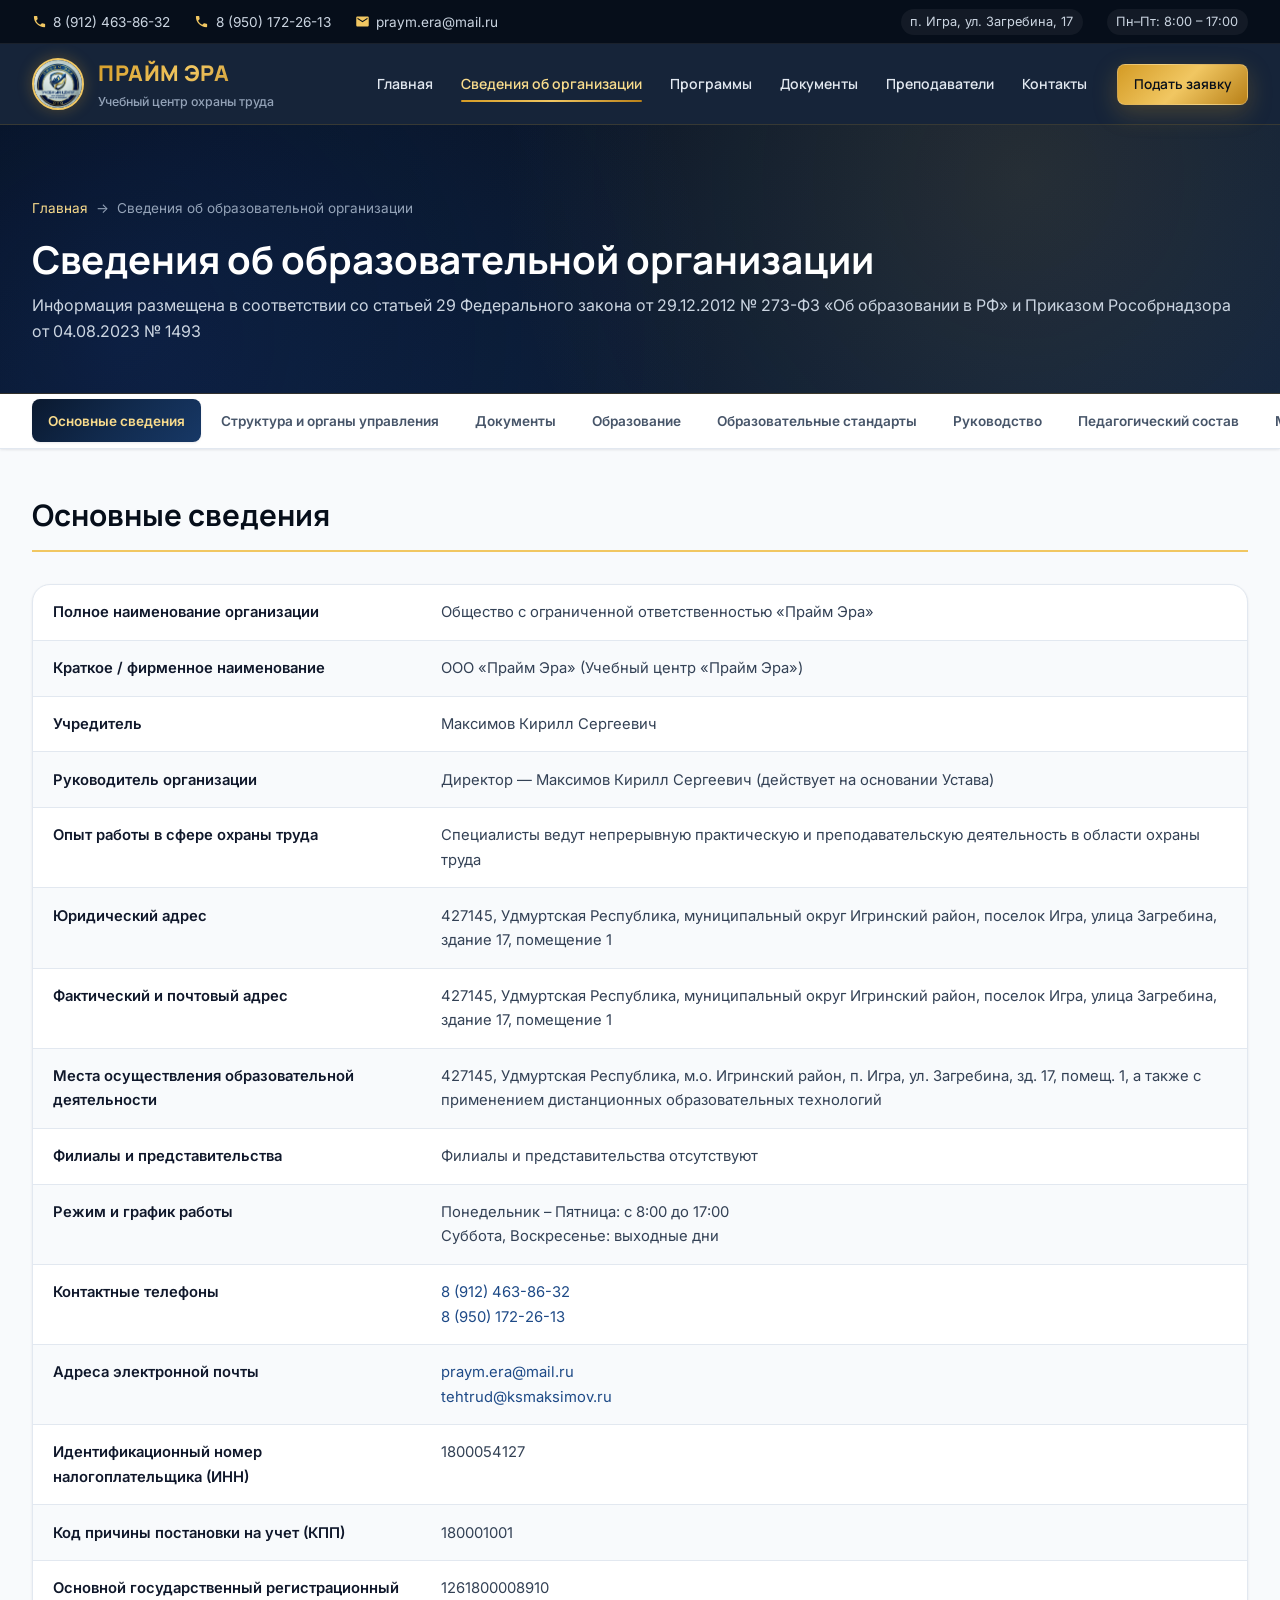
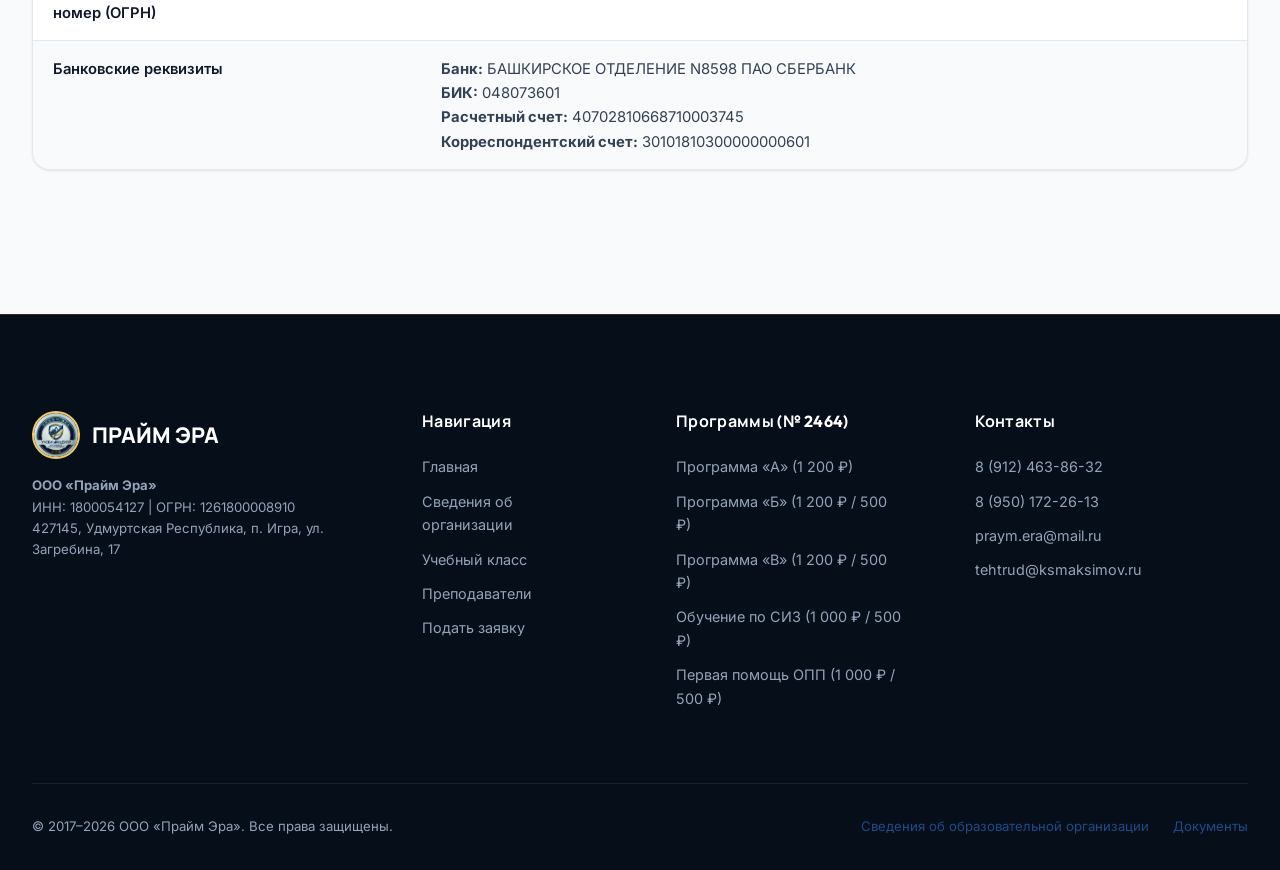
==== commit f8a32aa8: "Add files via upload" ====
--- a/svedeniya.html
+++ b/svedeniya.html
@@ -142,7 +142,7 @@
               </tr>
               <tr>
                 <td>Опыт работы в сфере охраны труда</td>
-                <td>Специалисты ведут непрерывную практическую и преподавательскую деятельность в области охраны труда с 03.03.2017 года</td>
+                <td>Специалисты ведут непрерывную практическую и преподавательскую деятельность в области охраны труда</td>
               </tr>
               <tr>
                 <td>Юридический адрес</td>
@@ -249,7 +249,7 @@
               </tr>
               <tr>
                 <td>Преподавательский состав</td>
-                <td>Жуйков Алексей Африканович, преподаватель</td>
+                <td>Жуйков Алексей Африканович, преподаватель-инструктор<br>Веретенникова Екатерина Ивановна, преподаватель-инструктор</td>
                 <td>п. Игра, ул. Загребина, зд. 17, помещ. 1</td>
                 <td>praym.era@mail.ru</td>
               </tr>
@@ -265,37 +265,37 @@
         <h2 class="subsection__title">Документы</h2>
 
         <div class="doc-list">
-          <a href="#" class="doc-link" onclick="openProgramModal('46b');return false;">
+          <a href="#" class="doc-link" onclick="openDocNotice('Устав ООО «Прайм Эра»');return false;">
             <svg viewBox="0 0 24 24" fill="currentColor"><path d="M14 2H6c-1.1 0-1.99.9-1.99 2L4 20c0 1.1.89 2 1.99 2H18c1.1 0 2-.9 2-2V8l-6-6zm2 16H8v-2h8v2zm0-4H8v-2h8v2zm-3-5V3.5L18.5 9H13z"/></svg>
             <span class="doc-link__name">Устав ООО «Прайм Эра»</span>
             <span class="doc-link__size">PDF, 1.4 МБ</span>
           </a>
           
-          <a href="#" class="doc-link" onclick="openProgramModal('46b');return false;">
+          <a href="#" class="doc-link" onclick="openDocNotice('Положение об оказании платных образовательных услуг');return false;">
             <svg viewBox="0 0 24 24" fill="currentColor"><path d="M14 2H6c-1.1 0-1.99.9-1.99 2L4 20c0 1.1.89 2 1.99 2H18c1.1 0 2-.9 2-2V8l-6-6zm2 16H8v-2h8v2zm0-4H8v-2h8v2zm-3-5V3.5L18.5 9H13z"/></svg>
             <span class="doc-link__name">Положение об оказании платных образовательных услуг</span>
             <span class="doc-link__size">PDF, 420 КБ</span>
           </a>
 
-          <a href="#" class="doc-link" onclick="openProgramModal('46b');return false;">
+          <a href="#" class="doc-link" onclick="openDocNotice('Правила приема, отчисления и восстановления обучающихся');return false;">
             <svg viewBox="0 0 24 24" fill="currentColor"><path d="M14 2H6c-1.1 0-1.99.9-1.99 2L4 20c0 1.1.89 2 1.99 2H18c1.1 0 2-.9 2-2V8l-6-6zm2 16H8v-2h8v2zm0-4H8v-2h8v2zm-3-5V3.5L18.5 9H13z"/></svg>
             <span class="doc-link__name">Правила приема, отчисления и восстановления обучающихся</span>
             <span class="doc-link__size">PDF, 380 КБ</span>
           </a>
 
-          <a href="#" class="doc-link" onclick="openProgramModal('46b');return false;">
+          <a href="#" class="doc-link" onclick="openDocNotice('Порядок обучения по охране труда и проверки знаний (по Постановлению № 2464)');return false;">
             <svg viewBox="0 0 24 24" fill="currentColor"><path d="M14 2H6c-1.1 0-1.99.9-1.99 2L4 20c0 1.1.89 2 1.99 2H18c1.1 0 2-.9 2-2V8l-6-6zm2 16H8v-2h8v2zm0-4H8v-2h8v2zm-3-5V3.5L18.5 9H13z"/></svg>
             <span class="doc-link__name">Порядок обучения по охране труда и проверки знаний (по Постановлению № 2464)</span>
             <span class="doc-link__size">PDF, 590 КБ</span>
           </a>
 
-          <a href="#" class="doc-link" onclick="openProgramModal('46b');return false;">
+          <a href="#" class="doc-link" onclick="openDocNotice('Правила внутреннего распорядка слушателей');return false;">
             <svg viewBox="0 0 24 24" fill="currentColor"><path d="M14 2H6c-1.1 0-1.99.9-1.99 2L4 20c0 1.1.89 2 1.99 2H18c1.1 0 2-.9 2-2V8l-6-6zm2 16H8v-2h8v2zm0-4H8v-2h8v2zm-3-5V3.5L18.5 9H13z"/></svg>
             <span class="doc-link__name">Правила внутреннего распорядка слушателей</span>
             <span class="doc-link__size">PDF, 290 КБ</span>
           </a>
 
-          <a href="#" class="doc-link" onclick="openProgramModal('46b');return false;">
+          <a href="#" class="doc-link" onclick="openDocNotice('Образец договора об оказании платных образовательных услуг');return false;">
             <svg viewBox="0 0 24 24" fill="currentColor"><path d="M14 2H6c-1.1 0-1.99.9-1.99 2L4 20c0 1.1.89 2 1.99 2H18c1.1 0 2-.9 2-2V8l-6-6zm2 16H8v-2h8v2zm0-4H8v-2h8v2zm-3-5V3.5L18.5 9H13z"/></svg>
             <span class="doc-link__name">Образец договора об оказании платных образовательных услуг</span>
             <span class="doc-link__size">PDF, 340 КБ</span>
@@ -317,7 +317,7 @@
             <h3 class="info-card__title">Сведения о реализации образовательных программ</h3>
           </div>
           <div class="info-card__content">
-            <p><strong>Вид образования:</strong> Дополнительное профессиональное образование (повышение квалификации, обучение требованиям охраны труда).</p>
+            <p><strong>Вид образования:</strong> Дополнительное профессиональное образование (ДПО — повышение квалификации) и Профессиональное обучение (ПО — обучение рабочих профессий безопасным методам и приемам выполнения работ).</p>
             <p><strong>Формы обучения:</strong> Очная, очно-заочная (с применением дистанционных образовательных технологий).</p>
             <p><strong>Язык образования:</strong> Русский язык.</p>
             <p><strong>Регистрация результатов:</strong> Сведения об обучении передаются в Реестр обученных лиц Минтруда России (ЕИСОТ).</p>
@@ -460,37 +460,45 @@
               <dd>Диплом № 183100398607 (ООО «Центральная Академия», 2023 г.) «Преподаватель профессионального обучения, профессионального образования и дополнительного профессионального образования»</dd>
               <dt>Повышение квалификации:</dt>
               <dd>Удостоверение № 183102458255 (ООО «Центральная Академия», 2022 г.) «Инструктор по обучению оказания первой помощи» (72 ч.)</dd>
-              <dt>Практический стаж в охране труда:</dt>
-              <dd>Непрерывный подтвержденный стаж с 03.03.2017 года</dd>
+              <dt>Практический опыт в охране труда:</dt>
+              <dd>Практическая деятельность в сфере техносферной безопасности, оценки профрисков и аудита СУОТ</dd>
               <dt>Преподаваемые дисциплины:</dt>
               <dd>Охрана труда (программы 46А, 46Б, 46В), оценка профрисков, аудит СУОТ, обучение первой помощи (ОПП)</dd>
             </dl>
-            <div style="display:grid;grid-template-columns:1fr 1fr;gap:0.4rem;margin-top:var(--space-md)">
-              <button class="btn btn--outline btn--sm" style="color:var(--primary-900);border-color:var(--slate-300)" onclick="openImageModal('images/instructor-firstaid-maksimov.jpg', 'Удостоверение инструктора первой помощи — Максимов К.С.')">Инструктор ОПП</button>
-              <button class="btn btn--outline btn--sm" style="color:var(--primary-900);border-color:var(--slate-300)" onclick="openImageModal('images/diploma-pedagogy-maksimov.jpg', 'Диплом преподавателя ДПО — Максимов К.С.')">Диплом ДПО</button>
-              <button class="btn btn--outline btn--sm" style="color:var(--primary-900);border-color:var(--slate-300)" onclick="openImageModal('images/diploma-master-maksimov.jpg', 'Диплом магистра — Максимов К.С.')">Диплом магистра</button>
-              <button class="btn btn--outline btn--sm" style="color:var(--primary-900);border-color:var(--slate-300)" onclick="openImageModal('images/diploma-bachelor-maksimov.jpg', 'Диплом бакалавра — Максимов К.С.')">Диплом бакалавра</button>
-            </div>
           </div>
 
           <div class="staff-card">
             <div class="staff-card__avatar">ЖА</div>
             <div class="staff-card__name">Жуйков Алексей Африканович</div>
-            <div class="staff-card__position">Специалист по охране труда / Преподаватель</div>
+            <div class="staff-card__position">Преподаватель-инструктор / Специалист по охране труда</div>
             <dl class="staff-card__details">
               <dt>Уровень образования:</dt>
               <dd>Высшее инженерное (инженер-электрик)</dd>
               <dt>Профессиональная переподготовка:</dt>
               <dd>ЧОУ ДПО «Институт управления» (диплом ИУ 0034/17) по программе «Управление охраной труда. Техносферная безопасность»</dd>
-              <dt>Специализация в охране труда:</dt>
-              <dd>Безопасные методы выполнения работ, средства индивидуальной защиты (СИЗ), электробезопасность, охрана труда на производстве</dd>
+              <dt>Квалификация:</dt>
+              <dd>Преподаватель-инструктор по охране труда, электробезопасности и первой помощи</dd>
+              <dt>Практический стаж и опыт в охране труда:</dt>
+              <dd>Практический опыт в сфере охраны труда, электробезопасности и производственной безопасности</dd>
               <dt>Преподаваемые дисциплины:</dt>
-              <dd>Охрана труда на производстве, электробезопасность, средства индивидуальной защиты (СИЗ)</dd>
+              <dd>Охрана труда на производстве, безопасные методы выполнения работ (программы 46Б, 46В), электробезопасность, средства индивидуальной защиты (СИЗ), оказание первой помощи (ОПП)</dd>
             </dl>
-            <div style="display:flex;gap:0.4rem;margin-top:var(--space-md)">
-              <button class="btn btn--outline btn--sm" style="color:var(--primary-900);border-color:var(--slate-300)" onclick="openImageModal('images/diploma-zhuykov.jpg', 'Диплом о профессиональной переподготовке — Жуйков А.А.')">Диплом по ОТ</button>
-              <button class="btn btn--outline btn--sm" style="color:var(--primary-900);border-color:var(--slate-300)" onclick="openImageModal('images/work-experience-zhuykov-1.jpg', 'Трудовая книжка — Жуйков А.А.')">Трудовая книжка</button>
-            </div>
+          </div>
+
+          <div class="staff-card">
+            <div class="staff-card__avatar">ВЕ</div>
+            <div class="staff-card__name">Веретенникова Екатерина Ивановна</div>
+            <div class="staff-card__position">Преподаватель-инструктор по первой помощи / Специалист ДПО и ПО</div>
+            <dl class="staff-card__details">
+              <dt>Квалификация:</dt>
+              <dd>Дипломированный инструктор по обучению приемам оказания первой помощи пострадавшим на производстве</dd>
+              <dt>Направления подготовки:</dt>
+              <dd>Реализация программ дополнительного профессионального образования (ДПО) и профессионального обучения (ПО)</dd>
+              <dt>Специализация:</dt>
+              <dd>Практические тренинги по сердечно-легочной реанимации (СЛР) на манекене-тренажере, использование и ношение СИЗ</dd>
+              <dt>Преподаваемые дисциплины:</dt>
+              <dd>Оказание первой помощи пострадавшим на производстве (программа «ОПП»), применение средств индивидуальной защиты («СИЗ»)</dd>
+            </dl>
           </div>
 
         </div>
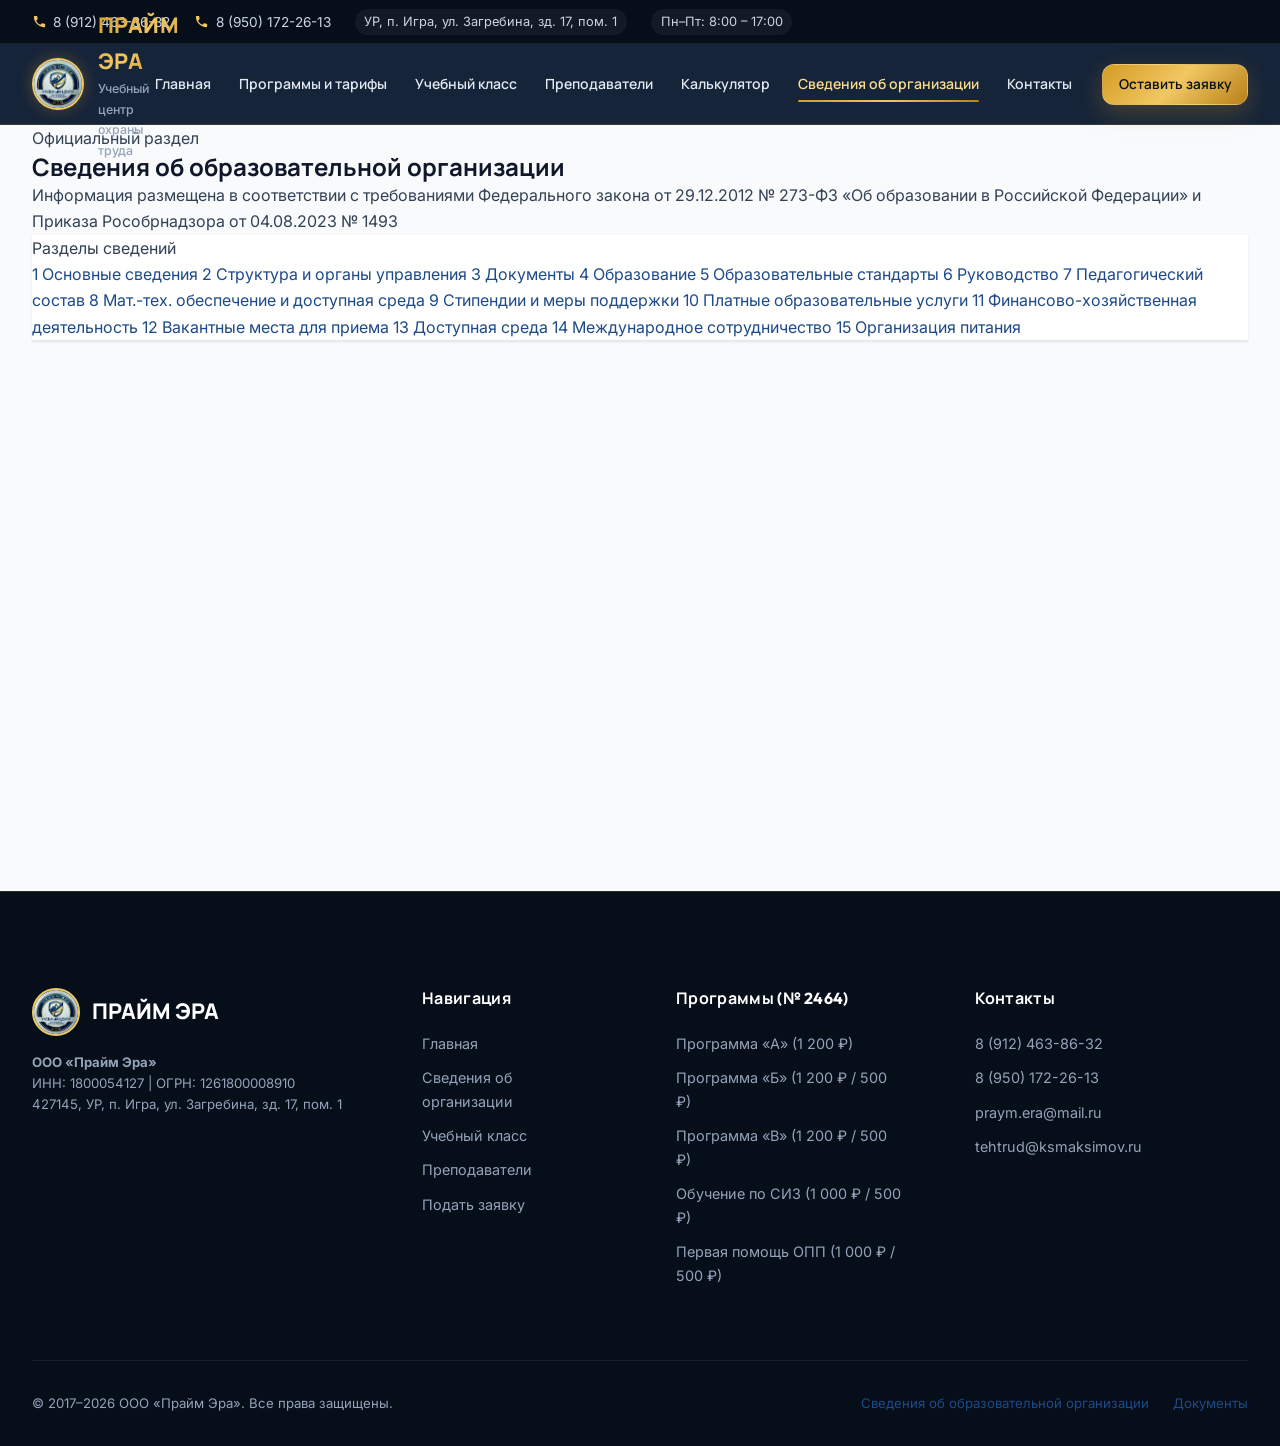
==== commit 7f6f8706: "Add files via upload" ====
--- a/svedeniya.html
+++ b/svedeniya.html
@@ -31,23 +31,17 @@
           <svg viewBox="0 0 24 24" fill="currentColor"><path d="M6.62 10.79c1.44 2.83 3.76 5.14 6.59 6.59l2.2-2.2c.27-.27.67-.36 1.02-.24 1.12.37 2.33.57 3.57.57.55 0 1 .45 1 1V20c0 .55-.45 1-1 1-9.39 0-17-7.61-17-17 0-.55.45-1 1-1h3.5c.55 0 1 .45 1 1 0 1.25.2 2.45.57 3.57.11.35.03.74-.25 1.02l-2.2 2.2z"/></svg>
           8 (950) 172-26-13
         </a>
-        <a href="mailto:praym.era@mail.ru">
-          <svg viewBox="0 0 24 24" fill="currentColor"><path d="M20 4H4c-1.1 0-1.99.9-1.99 2L2 18c0 1.1.9 2 2 2h16c1.1 0 2-.9 2-2V6c0-1.1-.9-2-2-2zm0 4l-8 5-8-5V6l8 5 8-5v2z"/></svg>
-          praym.era@mail.ru
-        </a>
-      </div>
-      <div class="top-bar__right">
-        <span class="top-bar__info-pill">п. Игра, ул. Загребина, 17</span>
+        <span class="top-bar__info-pill">УР, п. Игра, ул. Загребина, зд. 17, пом. 1</span>
         <span class="top-bar__info-pill">Пн–Пт: 8:00 – 17:00</span>
       </div>
     </div>
   </div>
 
   <!-- ===== HEADER ===== -->
-  <header class="header" id="header">
+  <header class="header">
     <div class="container">
-      <a href="index.html" class="header__logo" id="logo-link">
-        <img src="images/logo.png" alt="Логотип Учебный Центр Прайм Эра" class="header__logo-img">
+      <a href="index.html" class="header__logo">
+        <img src="images/logo.png" alt="Прайм Эра" class="header__logo-img">
         <div class="header__logo-titles">
           <span class="header__logo-brand">ПРАЙМ ЭРА</span>
           <span class="header__logo-sub">Учебный центр охраны труда</span>
@@ -55,86 +49,144 @@
       </a>
 
       <nav class="nav" id="main-nav">
-        <ul class="nav__list">
-          <li><a href="index.html" class="nav__link" id="nav-home">Главная</a></li>
-          <li><a href="svedeniya.html" class="nav__link nav__link--active" id="nav-svedeniya">Сведения об организации</a></li>
-          <li><a href="#education" class="nav__link svedeniya-tab-link" id="nav-programs">Программы</a></li>
-          <li><a href="#documents" class="nav__link svedeniya-tab-link" id="nav-docs">Документы</a></li>
-          <li><a href="#staff" class="nav__link svedeniya-tab-link" id="nav-staff-link">Преподаватели</a></li>
-          <li><a href="index.html#contacts" class="nav__link" id="nav-contacts">Контакты</a></li>
-        </ul>
-        <a href="index.html#callback" class="btn btn--gold btn--sm nav__cta-btn" id="nav-cta-btn">
-          Подать заявку
-        </a>
+        <div class="nav__list">
+          <a href="index.html" class="nav__link">Главная</a>
+          <a href="index.html#programs" class="nav__link">Программы и тарифы</a>
+          <a href="index.html#facilities" class="nav__link">Учебный класс</a>
+          <a href="index.html#team" class="nav__link">Преподаватели</a>
+          <a href="index.html#calculator" class="nav__link">Калькулятор</a>
+          <a href="svedeniya.html" class="nav__link nav__link--active">Сведения об организации</a>
+          <a href="index.html#contacts" class="nav__link">Контакты</a>
+        </div>
+        <a href="index.html#callback" class="btn btn--gold nav__cta-btn">Оставить заявку</a>
       </nav>
 
-      <button class="menu-toggle" id="menu-toggle" aria-label="Открыть мобильное меню">
+      <button class="menu-toggle" id="menu-toggle" aria-label="Открыть меню">
         <span></span>
         <span></span>
         <span></span>
       </button>
     </div>
   </header>
+
   <div class="overlay" id="overlay"></div>
 
-  <!-- ===== PAGE HERO ===== -->
-  <section class="page-hero">
+  <!-- ===== SVEDENIYA HERO ===== -->
+  <section class="svedeniya-hero">
     <div class="container">
-      <div class="page-hero__breadcrumbs">
-        <a href="index.html">Главная</a>
-        <span>&rarr;</span>
-        <span>Сведения об образовательной организации</span>
-      </div>
-      <h1 class="page-hero__title">Сведения об образовательной организации</h1>
-      <p class="page-hero__subtitle">
-        Информация размещена в соответствии со статьей 29 Федерального закона от 29.12.2012 № 273-ФЗ «Об образовании в РФ» и Приказом Рособрнадзора от 04.08.2023 № 1493
+      <div class="svedeniya-hero__badge">Официальный раздел</div>
+      <h1 class="svedeniya-hero__title">Сведения об образовательной организации</h1>
+      <p class="svedeniya-hero__subtitle">
+        Информация размещена в соответствии с требованиями Федерального закона от 29.12.2012 № 273-ФЗ «Об образовании в Российской Федерации» и Приказа Рособрнадзора от 04.08.2023 № 1493
       </p>
     </div>
   </section>
 
-  <!-- ===== SUBSECTION TABS NAVIGATION ===== -->
-  <nav class="svedeniya-nav" id="svedeniya-nav">
-    <div class="container">
-      <a href="#basic" class="svedeniya-nav__link svedeniya-nav__link--active" data-tab="basic" id="tab-basic">Основные сведения</a>
-      <a href="#structure" class="svedeniya-nav__link" data-tab="structure" id="tab-structure">Структура и органы управления</a>
-      <a href="#documents" class="svedeniya-nav__link" data-tab="documents" id="tab-documents">Документы</a>
-      <a href="#education" class="svedeniya-nav__link" data-tab="education" id="tab-education">Образование</a>
-      <a href="#standards" class="svedeniya-nav__link" data-tab="standards" id="tab-standards">Образовательные стандарты</a>
-      <a href="#management" class="svedeniya-nav__link" data-tab="management" id="tab-management">Руководство</a>
-      <a href="#staff" class="svedeniya-nav__link" data-tab="staff" id="tab-staff">Педагогический состав</a>
-      <a href="#facilities" class="svedeniya-nav__link" data-tab="facilities" id="tab-facilities">Мат.-тех. обеспечение и доступная среда</a>
-      <a href="#scholarships" class="svedeniya-nav__link" data-tab="scholarships" id="tab-scholarships">Стипендии и поддержка</a>
-      <a href="#paid" class="svedeniya-nav__link" data-tab="paid" id="tab-paid">Платные услуги</a>
-      <a href="#finance" class="svedeniya-nav__link" data-tab="finance" id="tab-finance">Финансовая деятельность</a>
-      <a href="#vacancies" class="svedeniya-nav__link" data-tab="vacancies" id="tab-vacancies">Вакантные места</a>
-      <a href="#international" class="svedeniya-nav__link" data-tab="international" id="tab-international">Международное сотрудничество</a>
-    </div>
-  </nav>
-
-  <!-- ===== SVEDENIYA CONTENT ===== -->
-  <main class="svedeniya-content" id="main-content">
-    <div class="container">
-
+  <!-- ===== MAIN CONTENT WITH SIDEBAR ===== -->
+  <div class="container svedeniya-layout">
+    
+    <!-- Sidebar Navigation -->
+    <aside class="svedeniya-sidebar">
+      <div class="svedeniya-nav">
+        <div class="svedeniya-nav__title">Разделы сведений</div>
+        <div class="svedeniya-nav__list" id="svedeniya-tabs">
+          <a href="#common" class="svedeniya-nav__item is-active" data-target="common">
+            <span class="svedeniya-nav__item-num">1</span>
+            <span>Основные сведения</span>
+          </a>
+          <a href="#structure" class="svedeniya-nav__item" data-target="structure">
+            <span class="svedeniya-nav__item-num">2</span>
+            <span>Структура и органы управления</span>
+          </a>
+          <a href="#documents" class="svedeniya-nav__item" data-target="documents">
+            <span class="svedeniya-nav__item-num">3</span>
+            <span>Документы</span>
+          </a>
+          <a href="#education" class="svedeniya-nav__item" data-target="education">
+            <span class="svedeniya-nav__item-num">4</span>
+            <span>Образование</span>
+          </a>
+          <a href="#standards" class="svedeniya-nav__item" data-target="standards">
+            <span class="svedeniya-nav__item-num">5</span>
+            <span>Образовательные стандарты</span>
+          </a>
+          <a href="#management" class="svedeniya-nav__item" data-target="management">
+            <span class="svedeniya-nav__item-num">6</span>
+            <span>Руководство</span>
+          </a>
+          <a href="#staff" class="svedeniya-nav__item" data-target="staff">
+            <span class="svedeniya-nav__item-num">7</span>
+            <span>Педагогический состав</span>
+          </a>
+          <a href="#facilities" class="svedeniya-nav__item" data-target="facilities">
+            <span class="svedeniya-nav__item-num">8</span>
+            <span>Мат.-тех. обеспечение и доступная среда</span>
+          </a>
+          <a href="#scholarships" class="svedeniya-nav__item" data-target="scholarships">
+            <span class="svedeniya-nav__item-num">9</span>
+            <span>Стипендии и меры поддержки</span>
+          </a>
+          <a href="#paid" class="svedeniya-nav__item" data-target="paid">
+            <span class="svedeniya-nav__item-num">10</span>
+            <span>Платные образовательные услуги</span>
+          </a>
+          <a href="#finance" class="svedeniya-nav__item" data-target="finance">
+            <span class="svedeniya-nav__item-num">11</span>
+            <span>Финансово-хозяйственная деятельность</span>
+          </a>
+          <a href="#vacancies" class="svedeniya-nav__item" data-target="vacancies">
+            <span class="svedeniya-nav__item-num">12</span>
+            <span>Вакантные места для приема</span>
+          </a>
+          <a href="#environment" class="svedeniya-nav__item" data-target="environment">
+            <span class="svedeniya-nav__item-num">13</span>
+            <span>Доступная среда</span>
+          </a>
+          <a href="#international" class="svedeniya-nav__item" data-target="international">
+            <span class="svedeniya-nav__item-num">14</span>
+            <span>Международное сотрудничество</span>
+          </a>
+          <a href="#catering" class="svedeniya-nav__item" data-target="catering">
+            <span class="svedeniya-nav__item-num">15</span>
+            <span>Организация питания</span>
+          </a>
+        </div>
+      </div>
+    </aside>
+
+    <!-- Main Content Panels -->
+    <main class="svedeniya-content">
+      
       <!-- ============================== -->
       <!-- 1. ОСНОВНЫЕ СВЕДЕНИЯ           -->
       <!-- ============================== -->
-      <div class="subsection subsection--active" id="basic" data-section="basic">
+      <div class="subsection is-active" id="common" data-section="common">
         <h2 class="subsection__title">Основные сведения</h2>
-
+        
         <div class="info-table-wrap">
           <table class="info-table">
+            <thead>
+              <tr>
+                <th style="width:35%">Параметр</th>
+                <th>Сведения</th>
+              </tr>
+            </thead>
             <tbody>
               <tr>
                 <td>Полное наименование организации</td>
                 <td>Общество с ограниченной ответственностью «Прайм Эра»</td>
               </tr>
               <tr>
-                <td>Краткое / фирменное наименование</td>
-                <td>ООО «Прайм Эра» (Учебный центр «Прайм Эра»)</td>
-              </tr>
-              <tr>
-                <td>Учредитель</td>
-                <td>Максимов Кирилл Сергеевич</td>
+                <td>Сокращенное наименование</td>
+                <td>ООО «Прайм Эра»</td>
+              </tr>
+              <tr>
+                <td>Дата создания организации</td>
+                <td>20 февраля 2026 года</td>
+              </tr>
+              <tr>
+                <td>Учредитель (участник)</td>
+                <td>Максимов Кирилл Сергеевич (100% доли уставного капитала)</td>
               </tr>
               <tr>
                 <td>Руководитель организации</td>
@@ -146,15 +198,15 @@
               </tr>
               <tr>
                 <td>Юридический адрес</td>
-                <td>427145, Удмуртская Республика, муниципальный округ Игринский район, поселок Игра, улица Загребина, здание 17, помещение 1</td>
+                <td>427145, УР, п. Игра, ул. Загребина, зд. 17, пом. 1</td>
               </tr>
               <tr>
                 <td>Фактический и почтовый адрес</td>
-                <td>427145, Удмуртская Республика, муниципальный округ Игринский район, поселок Игра, улица Загребина, здание 17, помещение 1</td>
+                <td>427145, УР, п. Игра, ул. Загребина, зд. 17, пом. 1</td>
               </tr>
               <tr>
                 <td>Места осуществления образовательной деятельности</td>
-                <td>427145, Удмуртская Республика, м.о. Игринский район, п. Игра, ул. Загребина, зд. 17, помещ. 1, а также с применением дистанционных образовательных технологий</td>
+                <td>427145, УР, п. Игра, ул. Загребина, зд. 17, пом. 1, а также с применением дистанционных образовательных технологий</td>
               </tr>
               <tr>
                 <td>Филиалы и представительства</td>
@@ -238,7 +290,7 @@
               <tr>
                 <td>Дирекция Учебного центра</td>
                 <td>Максимов Кирилл Сергеевич, Директор</td>
-                <td>п. Игра, ул. Загребина, зд. 17, помещ. 1</td>
+                <td>УР, п. Игра, ул. Загребина, зд. 17, пом. 1</td>
                 <td>8 (912) 463-86-32<br>tehtrud@ksmaksimov.ru</td>
               </tr>
               <tr>
@@ -317,10 +369,13 @@
             <h3 class="info-card__title">Сведения о реализации образовательных программ</h3>
           </div>
           <div class="info-card__content">
-            <p><strong>Вид образования:</strong> Дополнительное профессиональное образование (ДПО — повышение квалификации) и Профессиональное обучение (ПО — обучение рабочих профессий безопасным методам и приемам выполнения работ).</p>
-            <p><strong>Формы обучения:</strong> Очная, очно-заочная (с применением дистанционных образовательных технологий).</p>
+            <p><strong>Виды образования:</strong></p>
+            <p>• <strong>Дополнительное профессиональное образование (ДПО):</strong> профессиональная переподготовка (ПП) и повышение квалификации (ПК);</p>
+            <p>• <strong>Профессиональное обучение (ПО):</strong> программы профессиональной подготовки, переподготовки и повышения квалификации по профессиям рабочих и должностям служащих;</p>
+            <p>• <strong>Обучение требованиям охраны труда</strong> согласно Постановлению Правительства РФ от 24.12.2021 № 2464 (программы 46А, 46Б, 46В, СИЗ, ОПП).</p>
+            <p><strong>Формы обучения:</strong> Очная, очно-заочная (с применением дистанционных образовательных технологий), а также выезд преподавателей на предприятия заказчика по всей России.</p>
             <p><strong>Язык образования:</strong> Русский язык.</p>
-            <p><strong>Регистрация результатов:</strong> Сведения об обучении передаются в Реестр обученных лиц Минтруда России (ЕИСОТ).</p>
+            <p><strong>Регистрация результатов:</strong> Сведения о выданных документах об образовании и обучении (дипломах, удостоверениях, свидетельствах, протоколах) в обязательном порядке вносятся в Федеральный реестр сведений о документах об образовании (<strong>ФГИС ФРДО</strong>) и Реестр обученных лиц Минтруда России (<strong>ЕИСОТ</strong>).</p>
           </div>
         </div>
 
@@ -345,7 +400,7 @@
                 <td>16 ч.</td>
                 <td>Очная / дистанционная</td>
                 <td>Протокол проверки знаний (ЕИСОТ)</td>
-                <td><button class="btn btn--gold btn--sm" onclick="openProgramModal('46b')">Смотреть план</button></td>
+                <td><button class="btn btn--gold btn--sm" onclick="openProgramModal('46a')">Смотреть план</button></td>
               </tr>
               <tr>
                 <td>2</td>
@@ -358,7 +413,7 @@
               <tr>
                 <td>3</td>
                 <td>Программа «В» — Безопасные методы и приемы выполнения работ повышенной опасности (пп. «в» п. 46 Правил № 2464)</td>
-                <td>16 ч.</td>
+                <td>от 8 до 24 ч.</td>
                 <td>Очная / практическая</td>
                 <td>Протокол проверки знаний (ЕИСОТ)</td>
                 <td><button class="btn btn--gold btn--sm" onclick="openProgramModal('46v')">Смотреть план</button></td>
@@ -378,6 +433,30 @@
                 <td>Очная с практикой на тренажере</td>
                 <td>Протокол проверки знаний (ЕИСОТ)</td>
                 <td><button class="btn btn--gold btn--sm" onclick="openProgramModal('firstaid')">Смотреть план</button></td>
+              </tr>
+              <tr>
+                <td>6</td>
+                <td>Программа ДПО — Повышение квалификации специалистов по техносферной безопасности и охране труда</td>
+                <td>от 16 до 72 ч.</td>
+                <td>Очная / дистанционная</td>
+                <td>Удостоверение о ПК (ФГИС ФРДО)</td>
+                <td><button class="btn btn--gold btn--sm" onclick="openProgramModal('dpo-pk')">Смотреть план</button></td>
+              </tr>
+              <tr>
+                <td>7</td>
+                <td>Программа ДПО — Профессиональная переподготовка «Техносферная безопасность. Управление охраной труда»</td>
+                <td>256 / 512 ч.</td>
+                <td>Дистанционная (без отрыва от работы)</td>
+                <td>Диплом о ПП (ФГИС ФРДО)</td>
+                <td><button class="btn btn--gold btn--sm" onclick="openProgramModal('dpo-pp')">Смотреть план</button></td>
+              </tr>
+              <tr>
+                <td>8</td>
+                <td>Программа Профессионального обучения (ПО) — Подготовка рабочих профессий безопасным методам работ</td>
+                <td>от 16 до 160 ч.</td>
+                <td>Очная с практической отработкой</td>
+                <td>Свидетельство о профессии (ФГИС ФРДО, ЕИСОТ)</td>
+                <td><button class="btn btn--gold btn--sm" onclick="openProgramModal('po-workers')">Смотреть план</button></td>
               </tr>
             </tbody>
           </table>
@@ -501,6 +580,38 @@
             </dl>
           </div>
 
+          <div class="staff-card">
+            <div class="staff-card__avatar">ФА</div>
+            <div class="staff-card__name">Федоров Андрей Владимирович</div>
+            <div class="staff-card__position">Преподаватель-эксперт / Юрист по трудовому праву</div>
+            <dl class="staff-card__details">
+              <dt>Уровень образования:</dt>
+              <dd>Высшее профессиональное («Юриспруденция», квалификация «Юрист»)</dd>
+              <dt>Практический стаж в юриспруденции:</dt>
+              <dd>20 лет практического юридического опыта и правового регулирования трудовых отношений и охраны труда</dd>
+              <dt>Специализация:</dt>
+              <dd>Правовое обеспечение охраны труда, локальные нормативные акты, расследование несчастных случаев, ответственность работодателя</dd>
+              <dt>Преподаваемые дисциплины:</dt>
+              <dd>Трудовое законодательство РФ, нормативно-правовые требования охраны труда (программы 46А, 46Б), расследование и учет несчастных случаев</dd>
+            </dl>
+          </div>
+
+          <div class="staff-card">
+            <div class="staff-card__avatar">СА</div>
+            <div class="staff-card__name">Смердягин Алексей Александрович</div>
+            <div class="staff-card__position">Преподаватель ДПО / Эксперт по оценке профрисков</div>
+            <dl class="staff-card__details">
+              <dt>Уровень образования:</dt>
+              <dd>Высшее профессиональное («Математика», квалификация «Математик, преподаватель математики»)</dd>
+              <dt>Квалификация и профиль:</dt>
+              <dd>Преподаватель программ ДПО, специалист по количественным и статистическим методам оценки профессиональных рисков</dd>
+              <dt>Специализация:</dt>
+              <dd>Математическое моделирование рисков, статистический анализ производственного травматизма, информационные системы в охране труда</dd>
+              <dt>Преподаваемые дисциплины:</dt>
+              <dd>Методики идентификации опасностей и количественной оценки профессиональных рисков в СУОТ, статистика производственной безопасности</dd>
+            </dl>
+          </div>
+
         </div>
       </div>
 
@@ -521,7 +632,7 @@
             <tbody>
               <tr>
                 <td>Учебный кабинет</td>
-                <td>Оборудованный учебный класс по адресу: 427145, УР, п. Игра, ул. Загребина, зд. 17, помещ. 1. Светлые просторные помещения с эргономичной мебелью и системой кондиционирования воздуха.</td>
+                <td>Оборудованный учебный класс на 2 этаже здания по адресу: 427145, УР, п. Игра, ул. Загребина, зд. 17, пом. 1. Светлые просторные помещения с эргономичной мебелью и системой кондиционирования воздуха.</td>
               </tr>
               <tr>
                 <td>Компьютерное оборудование</td>
@@ -576,7 +687,7 @@
 
         <div class="info-card" style="margin-bottom:var(--space-lg)">
           <div class="info-card__content">
-            <p>Образовательные услуги оказываются на платной основе по договорам с юридическими и физическими лицами в соответствии с законодательством РФ.</p>
+            <p>Образовательные услуги оказываются на платной основе по договорам с юридическими и физическими лицами в соответствии с законодательством РФ. Выдаваемые документы регистрируются в ФГИС ФРДО и ЕИСОТ Минтруда РФ.</p>
           </div>
         </div>
 
@@ -607,7 +718,7 @@
               <tr>
                 <td>3</td>
                 <td>Программа «В» (Безопасные методы и приемы выполнения работ повышенной опасности)</td>
-                <td>16 ч.</td>
+                <td>от 8 до 24 ч.</td>
                 <td><strong>1 200 ₽</strong></td>
               </tr>
               <tr>
@@ -621,6 +732,24 @@
                 <td>Программа обучения по оказанию первой помощи пострадавшим (ОПП)</td>
                 <td>16 ч.</td>
                 <td><strong>1 000 ₽</strong></td>
+              </tr>
+              <tr>
+                <td>6</td>
+                <td>Программы ДПО: Повышение квалификации (ПК) в сфере охраны труда и безопасности</td>
+                <td>от 16 до 72 ч.</td>
+                <td><strong>от 1 500 ₽</strong></td>
+              </tr>
+              <tr>
+                <td>7</td>
+                <td>Программы ДПО: Профессиональная переподготовка (ПП) по техносферной безопасности</td>
+                <td>256 / 512 ч.</td>
+                <td><strong>по запросу</strong></td>
+              </tr>
+              <tr>
+                <td>8</td>
+                <td>Программы Профессионального обучения (ПО) рабочих профессий и должностей служащих</td>
+                <td>от 16 до 160 ч.</td>
+                <td><strong>от 500 ₽</strong></td>
               </tr>
             </tbody>
           </table>
@@ -647,20 +776,26 @@
               <tr>
                 <td>2</td>
                 <td>Обучение по программе «В» (46в — повышенная опасность) для рабочих профессий</td>
-                <td>16 ч.</td>
+                <td>от 8 до 24 ч.</td>
                 <td><strong style="color:var(--gold-600)">500 ₽</strong></td>
               </tr>
               <tr>
                 <td>3</td>
-                <td>Обучение по использованию (применению) СИЗ для рабочих профессий</td>
+                <td>Обучение по программе «СИЗ» для рабочих профессий</td>
                 <td>16 ч.</td>
                 <td><strong style="color:var(--gold-600)">500 ₽</strong></td>
               </tr>
               <tr>
                 <td>4</td>
-                <td>Оказание первой помощи пострадавшим (ОПП) для рабочих профессий</td>
+                <td>Обучение по программе «ОПП» (Первая помощь) для рабочих профессий</td>
                 <td>16 ч.</td>
                 <td><strong style="color:var(--gold-600)">500 ₽</strong></td>
+              </tr>
+              <tr>
+                <td>5</td>
+                <td>Профессиональное обучение (ПО) рабочих профессий</td>
+                <td>от 16 ч.</td>
+                <td><strong style="color:var(--gold-600)">от 500 ₽</strong></td>
               </tr>
             </tbody>
           </table>
@@ -727,7 +862,7 @@
           <div class="footer__org-details">
             <strong>ООО «Прайм Эра»</strong><br>
             ИНН: 1800054127 | ОГРН: 1261800008910<br>
-            427145, Удмуртская Республика, п. Игра, ул. Загребина, 17
+            427145, УР, п. Игра, ул. Загребина, зд. 17, пом. 1
           </div>
         </div>
 
--- a/style.css
+++ b/style.css
@@ -535,13 +535,16 @@
   line-height: 1.18;
   margin-bottom: var(--space-lg);
   letter-spacing: -0.01em;
+  text-wrap: balance;
 }
 
 .hero__title span.gold-text {
   background: var(--gold-grad);
   -webkit-background-clip: text;
   -webkit-text-fill-color: transparent;
-  display: inline-block;
+  display: inline;
+  -webkit-box-decoration-break: clone;
+  box-decoration-break: clone;
 }
 
 .hero__subtitle {
@@ -2193,6 +2196,56 @@
   .footer__grid {
     grid-template-columns: 1fr;
   }
+
+  /* Responsive Calculator Fixes */
+  .calc-box {
+    padding: 1.25rem;
+    border-radius: var(--radius-lg);
+    gap: 1.5rem;
+    overflow: hidden;
+  }
+
+  .calc-summary {
+    padding: 1.5rem 1.25rem;
+    border-radius: var(--radius-md);
+    width: 100%;
+    box-sizing: border-box;
+  }
+
+  .calc-summary .btn {
+    width: 100%;
+    font-size: 0.95rem;
+    padding: 0.85rem 1rem;
+    white-space: normal;
+    text-align: center;
+  }
+
+  .calc-counter-wrap {
+    padding: 0.85rem 1rem;
+    flex-direction: column;
+    align-items: flex-start;
+    gap: 0.75rem;
+  }
+
+  .calc-counter {
+    width: 100%;
+    justify-content: flex-start;
+  }
+
+  .calc-program-choice {
+    padding: 0.75rem 0.85rem;
+    gap: 0.5rem;
+  }
+
+  .calc-choice-title {
+    font-size: 0.875rem;
+    line-height: 1.35;
+  }
+
+  .calc-choice-price {
+    font-size: 0.875rem;
+    white-space: nowrap;
+  }
 }
 
 @media (max-width: 480px) {
@@ -2207,4 +2260,12 @@
   .section__title {
     font-size: 1.85rem;
   }
-}
+
+  .calc-box {
+    padding: 1rem;
+  }
+
+  .calc-summary {
+    padding: 1.25rem 1rem;
+  }
+}
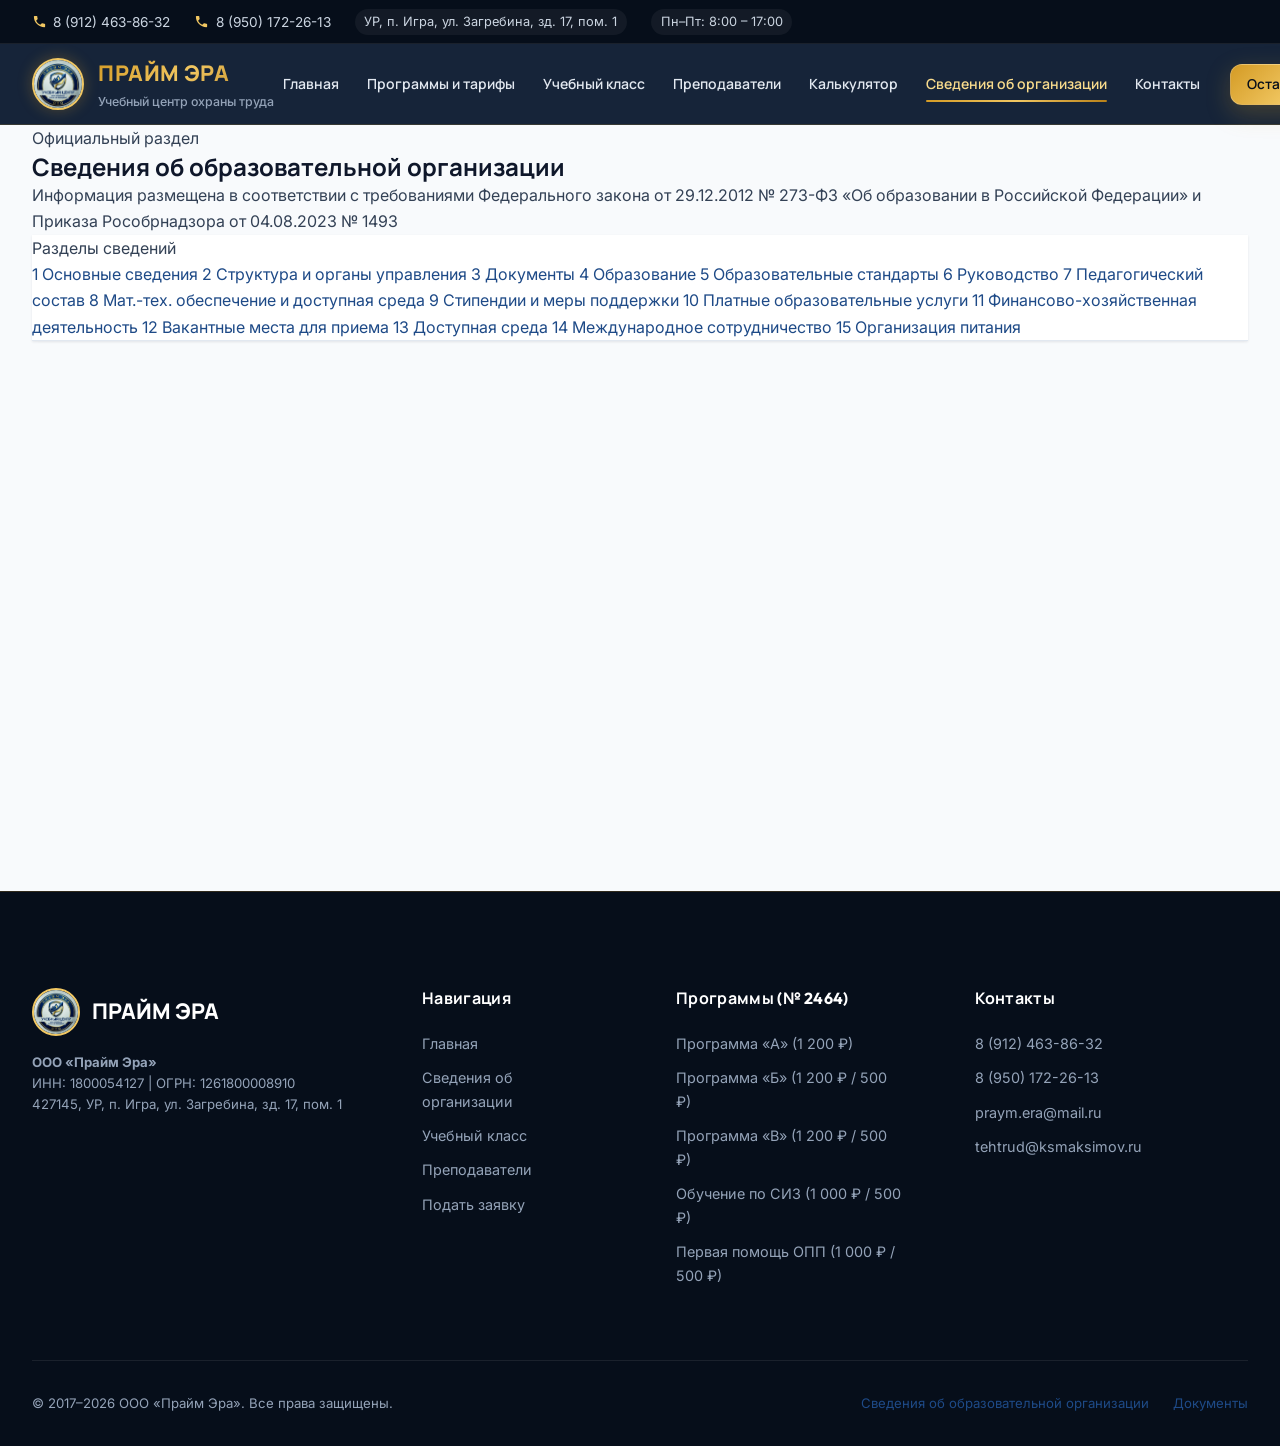
==== commit e127bc74: "Add files via upload" ====
--- a/svedeniya.html
+++ b/svedeniya.html
@@ -3,6 +3,11 @@
 <head>
   <meta charset="UTF-8">
   <meta name="viewport" content="width=device-width, initial-scale=1.0">
+  <script>
+    if (location.protocol !== 'https:' && location.hostname.indexOf('praymera.ru') !== -1) {
+      location.replace('https://' + location.host + location.pathname + location.search + location.hash);
+    }
+  </script>
   <title>Сведения об образовательной организации — Учебный центр ООО «Прайм Эра»</title>
   <meta name="description" content="Официальные сведения об образовательной организации ООО «Прайм Эра» в соответствии с требованиями ст. 29 Федерального закона № 273-ФЗ и Приказом Рособрнадзора № 1493.">
   <meta name="keywords" content="сведения об образовательной организации, Прайм Эра, ООО Прайм Эра, охрана труда, Рособрнадзор, Игра">
@@ -14,6 +19,8 @@
   
   <link rel="stylesheet" href="style.css">
   <link rel="icon" type="image/png" href="images/logo.png">
+  <link rel="shortcut icon" href="favicon.ico">
+  <link rel="apple-touch-icon" href="images/logo.png">
 </head>
 <body>
 
@@ -296,13 +303,13 @@
               <tr>
                 <td>Учебно-методический отдел</td>
                 <td>Мартынова Алёна Ивановна, Методист</td>
-                <td>п. Игра, ул. Загребина, зд. 17, помещ. 1</td>
+                <td>УР, п. Игра, ул. Загребина, зд. 17, пом. 1</td>
                 <td>8 (950) 172-26-13<br>praym.era@mail.ru</td>
               </tr>
               <tr>
                 <td>Преподавательский состав</td>
-                <td>Жуйков Алексей Африканович, преподаватель-инструктор<br>Веретенникова Екатерина Ивановна, преподаватель-инструктор</td>
-                <td>п. Игра, ул. Загребина, зд. 17, помещ. 1</td>
+                <td>Шкляев Анатолий Борисович, преподаватель-инструктор<br>Веретенникова Екатерина Ивановна, преподаватель-инструктор</td>
+                <td>УР, п. Игра, ул. Загребина, зд. 17, пом. 1</td>
                 <td>praym.era@mail.ru</td>
               </tr>
             </tbody>
@@ -547,20 +554,20 @@
           </div>
 
           <div class="staff-card">
-            <div class="staff-card__avatar">ЖА</div>
-            <div class="staff-card__name">Жуйков Алексей Африканович</div>
-            <div class="staff-card__position">Преподаватель-инструктор / Специалист по охране труда</div>
+            <div class="staff-card__avatar">ША</div>
+            <div class="staff-card__name">Шкляев Анатолий Борисович</div>
+            <div class="staff-card__position">Преподаватель-инструктор / Эксперт по охране труда</div>
             <dl class="staff-card__details">
               <dt>Уровень образования:</dt>
-              <dd>Высшее инженерное (инженер-электрик)</dd>
-              <dt>Профессиональная переподготовка:</dt>
-              <dd>ЧОУ ДПО «Институт управления» (диплом ИУ 0034/17) по программе «Управление охраной труда. Техносферная безопасность»</dd>
-              <dt>Квалификация:</dt>
-              <dd>Преподаватель-инструктор по охране труда, электробезопасности и первой помощи</dd>
-              <dt>Практический стаж и опыт в охране труда:</dt>
-              <dd>Практический опыт в сфере охраны труда, электробезопасности и производственной безопасности</dd>
+              <dd>Высшее инженерное (Мурманское высшее инженерное морское училище им. Ленинского комсомола, диплом Г-1 № 769552)</dd>
+              <dt>Квалификация и специальность:</dt>
+              <dd>Инженер-судоводитель (специальность «Судовождение на морских путях»)</dd>
+              <dt>Квалификация в сфере ОТ:</dt>
+              <dd>Преподаватель-инструктор по безопасным методам и приемам выполнения работ</dd>
+              <dt>Практический опыт:</dt>
+              <dd>Практическая деятельность в сфере безопасности технологических процессов и охраны труда на производстве</dd>
               <dt>Преподаваемые дисциплины:</dt>
-              <dd>Охрана труда на производстве, безопасные методы выполнения работ (программы 46Б, 46В), электробезопасность, средства индивидуальной защиты (СИЗ), оказание первой помощи (ОПП)</dd>
+              <dd>Охрана труда на производстве, безопасные методы и приемы выполнения работ при воздействии вредных и опасных производственных факторов (программы 46Б, 46В), средства индивидуальной защиты (СИЗ), оказание первой помощи (ОПП)</dd>
             </dl>
           </div>
 
--- a/style.css
+++ b/style.css
@@ -366,6 +366,7 @@
   align-items: center;
   gap: 0.9rem;
   text-decoration: none;
+  flex-shrink: 0;
 }
 
 .header__logo-img {
@@ -376,6 +377,7 @@
   border: 2px solid var(--gold-400);
   box-shadow: 0 0 15px rgba(212, 155, 37, 0.3);
   transition: transform var(--transition-base);
+  flex-shrink: 0;
 }
 
 .header__logo:hover .header__logo-img {
@@ -395,12 +397,14 @@
   background: var(--gold-grad);
   -webkit-background-clip: text;
   -webkit-text-fill-color: transparent;
+  white-space: nowrap;
 }
 
 .header__logo-sub {
   font-size: 0.775rem;
   color: var(--slate-400);
   font-weight: 500;
+  white-space: nowrap;
 }
 
 /* Navigation */
@@ -1147,7 +1151,57 @@
   display: grid;
   grid-template-columns: 1.15fr 0.85fr;
   gap: var(--space-3xl);
-  align-items: center;
+  align-items: start;
+  width: 100%;
+  max-width: 100%;
+  box-sizing: border-box;
+  overflow: hidden;
+}
+
+.calc-controls {
+  width: 100%;
+  min-width: 0;
+  box-sizing: border-box;
+}
+
+.calc-tabs-wrap {
+  display: grid;
+  grid-template-columns: 1fr 1fr;
+  gap: 8px;
+  margin-bottom: var(--space-lg);
+  background: var(--slate-200);
+  padding: 4px;
+  border-radius: var(--radius-md);
+  box-sizing: border-box;
+  width: 100%;
+}
+
+.calc-tab-btn {
+  padding: 0.75rem 0.5rem;
+  font-size: 0.875rem;
+  font-weight: 600;
+  border-radius: var(--radius-sm);
+  border: none;
+  cursor: pointer;
+  text-align: center;
+  transition: all var(--transition-fast);
+  white-space: normal;
+  line-height: 1.25;
+  background: transparent;
+  color: var(--slate-700);
+  display: flex;
+  align-items: center;
+  justify-content: center;
+  min-height: 44px;
+  box-sizing: border-box;
+}
+
+.calc-tab-btn:hover {
+  color: var(--primary-900);
+}
+
+.calc-tab-btn.is-active {
+  box-shadow: var(--shadow-sm);
 }
 
 .calc-programs-list {
@@ -1155,6 +1209,9 @@
   flex-direction: column;
   gap: var(--space-sm);
   margin-bottom: var(--space-xl);
+  width: 100%;
+  min-width: 0;
+  box-sizing: border-box;
 }
 
 .calc-program-choice {
@@ -1167,6 +1224,9 @@
   border-radius: var(--radius-md);
   cursor: pointer;
   transition: all var(--transition-fast);
+  width: 100%;
+  box-sizing: border-box;
+  gap: 0.75rem;
 }
 
 .calc-program-choice:hover {
@@ -1183,24 +1243,44 @@
   display: flex;
   align-items: center;
   gap: 0.75rem;
+  flex: 1;
+  min-width: 0;
+}
+
+.calc-choice-info {
+  flex: 1;
+  min-width: 0;
 }
 
 .calc-checkbox {
   width: 20px;
   height: 20px;
   accent-color: var(--gold-600);
+  flex-shrink: 0;
 }
 
 .calc-choice-title {
   font-weight: 600;
   font-size: 0.95rem;
   color: var(--slate-900);
+  line-height: 1.35;
+  word-break: normal;
+  overflow-wrap: break-word;
+}
+
+.calc-choice-sub {
+  font-size: 0.75rem;
+  color: var(--slate-500);
+  margin-top: 2px;
 }
 
 .calc-choice-price {
   font-weight: 700;
   color: var(--gold-800);
   font-family: var(--font-heading);
+  white-space: nowrap;
+  flex-shrink: 0;
+  font-size: 1rem;
 }
 
 .calc-counter-wrap {
@@ -1211,6 +1291,8 @@
   padding: 1rem 1.25rem;
   border-radius: var(--radius-md);
   border: 1px solid var(--slate-200);
+  width: 100%;
+  box-sizing: border-box;
 }
 
 .calc-counter {
@@ -2090,9 +2172,13 @@
   }
 }
 
-@media (max-width: 1180px) {
+@media (max-width: 1240px) {
   :root {
     --header-height: 74px;
+  }
+
+  .header__logo-brand {
+    font-size: 1.2rem;
   }
 
   .nav {
@@ -2147,6 +2233,17 @@
   }
 }
 
+@media (max-width: 1024px) {
+  .top-bar__right {
+    display: none;
+  }
+  .top-bar__left {
+    width: 100%;
+    justify-content: center;
+    gap: var(--space-md);
+  }
+}
+
 @media (max-width: 768px) {
   .top-bar {
     display: none;
@@ -2197,54 +2294,113 @@
     grid-template-columns: 1fr;
   }
 
-  /* Responsive Calculator Fixes */
+  /* Responsive Calculator Styles */
+  .container {
+    padding: 0 14px;
+  }
+
   .calc-box {
-    padding: 1.25rem;
+    padding: 1.15rem 0.85rem;
     border-radius: var(--radius-lg);
-    gap: 1.5rem;
+    gap: 1.25rem;
     overflow: hidden;
+    width: 100%;
+    box-sizing: border-box;
+  }
+
+  .calc-tabs-wrap {
+    gap: 4px;
+    padding: 3px;
+    margin-bottom: var(--space-md);
+  }
+
+  .calc-tab-btn {
+    font-size: 0.8rem;
+    padding: 0.55rem 0.25rem;
+    min-height: 38px;
+  }
+
+  .calc-programs-list {
+    gap: 0.5rem;
+    margin-bottom: var(--space-lg);
+  }
+
+  .calc-program-choice {
+    padding: 0.65rem 0.65rem;
+    gap: 0.5rem;
+  }
+
+  .calc-checkbox {
+    width: 18px;
+    height: 18px;
+  }
+
+  .calc-choice-title {
+    font-size: 0.825rem;
+    line-height: 1.3;
+  }
+
+  .calc-choice-sub {
+    font-size: 0.7rem;
+  }
+
+  .calc-choice-price {
+    font-size: 0.875rem;
+    flex-shrink: 0;
+  }
+
+  .calc-counter-wrap {
+    padding: 0.65rem 0.75rem;
+    flex-direction: row;
+    justify-content: space-between;
+    align-items: center;
+    gap: 0.5rem;
+  }
+
+  .calc-counter {
+    gap: 0.35rem;
+  }
+
+  .calc-counter-btn {
+    width: 32px;
+    height: 32px;
+    font-size: 1.1rem;
+  }
+
+  .calc-counter-val {
+    width: 34px;
+    font-size: 1.1rem;
   }
 
   .calc-summary {
-    padding: 1.5rem 1.25rem;
+    padding: 1.25rem 0.85rem;
     border-radius: var(--radius-md);
     width: 100%;
     box-sizing: border-box;
   }
 
+  .calc-summary__title {
+    font-size: 1.15rem;
+    margin-bottom: var(--space-sm);
+    padding-bottom: var(--space-sm);
+  }
+
+  .calc-summary__row {
+    font-size: 0.85rem;
+    margin-bottom: 0.5rem;
+  }
+
+  .calc-summary__total-price {
+    font-size: 1.85rem;
+    margin-bottom: var(--space-md);
+  }
+
   .calc-summary .btn {
     width: 100%;
-    font-size: 0.95rem;
-    padding: 0.85rem 1rem;
+    font-size: 0.9rem;
+    padding: 0.75rem 0.85rem;
     white-space: normal;
     text-align: center;
-  }
-
-  .calc-counter-wrap {
-    padding: 0.85rem 1rem;
-    flex-direction: column;
-    align-items: flex-start;
-    gap: 0.75rem;
-  }
-
-  .calc-counter {
-    width: 100%;
-    justify-content: flex-start;
-  }
-
-  .calc-program-choice {
-    padding: 0.75rem 0.85rem;
-    gap: 0.5rem;
-  }
-
-  .calc-choice-title {
-    font-size: 0.875rem;
-    line-height: 1.35;
-  }
-
-  .calc-choice-price {
-    font-size: 0.875rem;
-    white-space: nowrap;
   }
 }
 
@@ -2262,10 +2418,10 @@
   }
 
   .calc-box {
-    padding: 1rem;
+    padding: 1rem 0.65rem;
   }
 
   .calc-summary {
-    padding: 1.25rem 1rem;
-  }
-}
+    padding: 1rem 0.75rem;
+  }
+}
